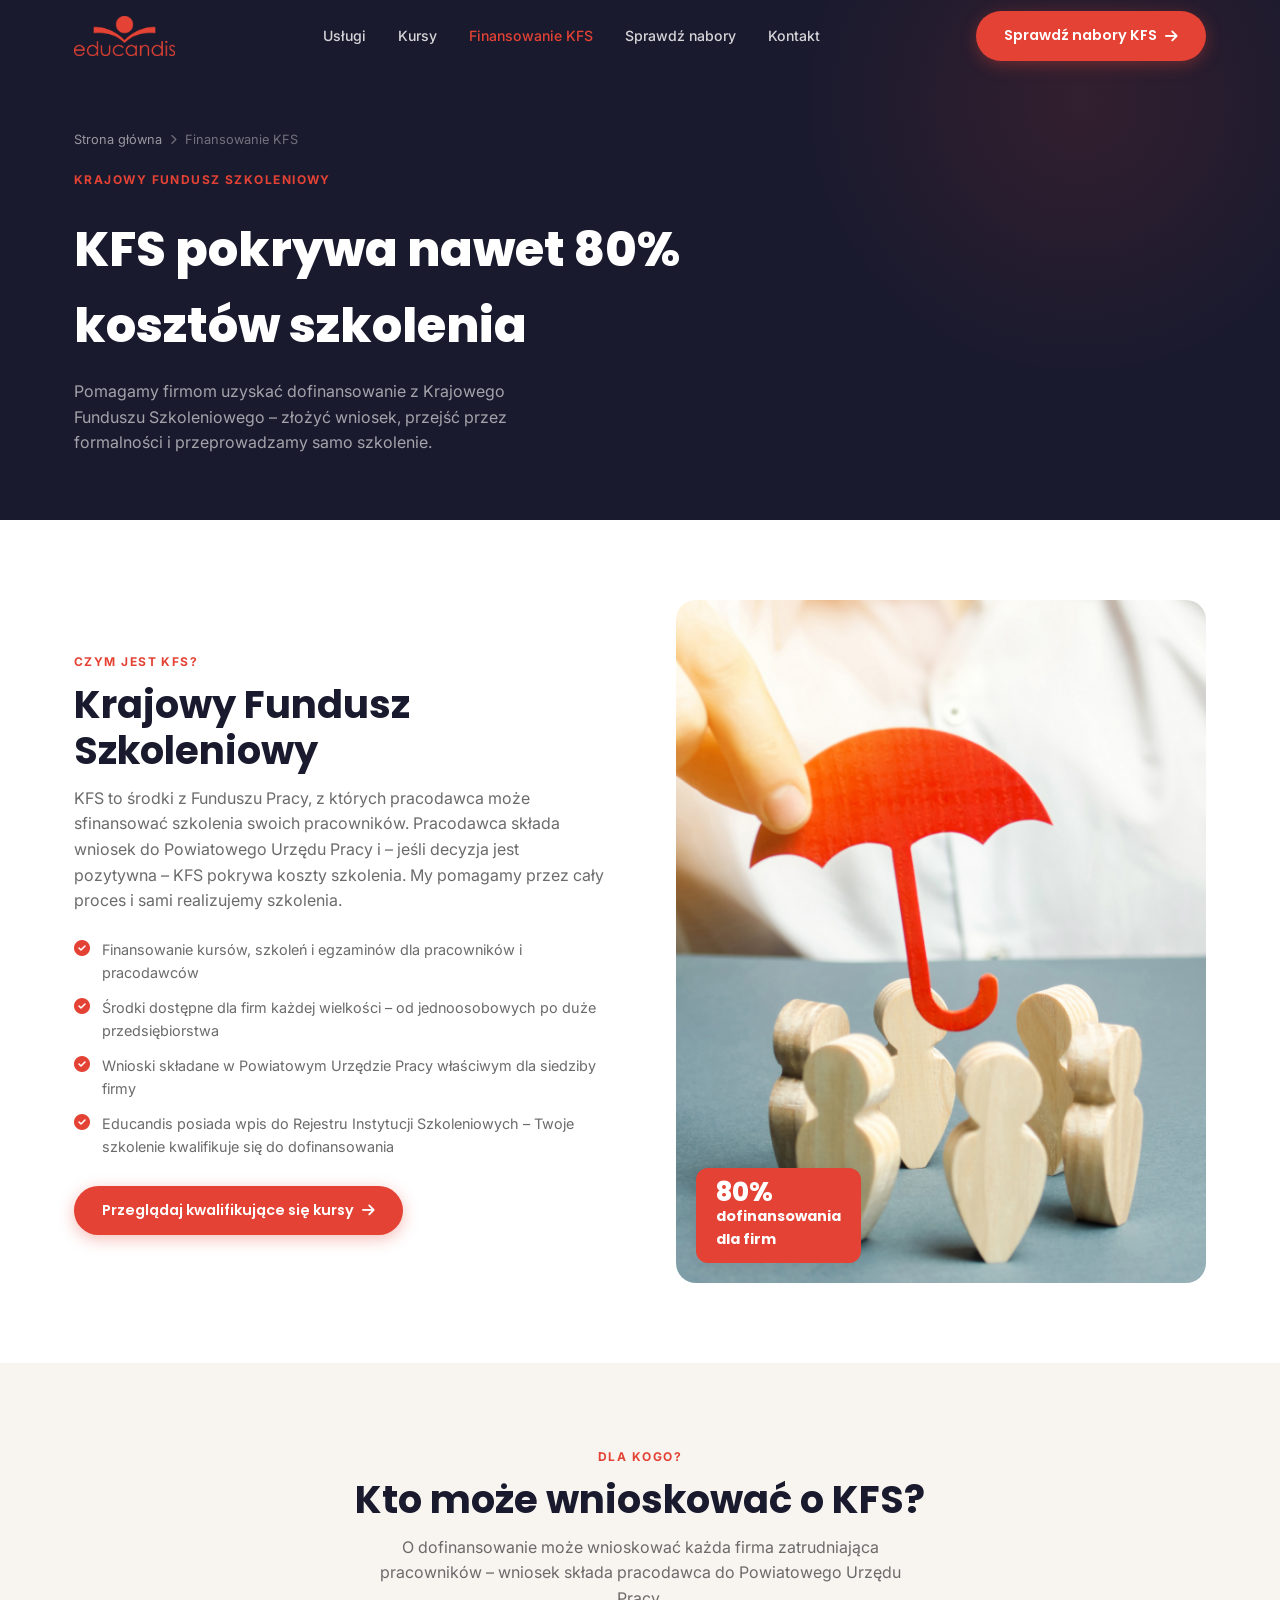
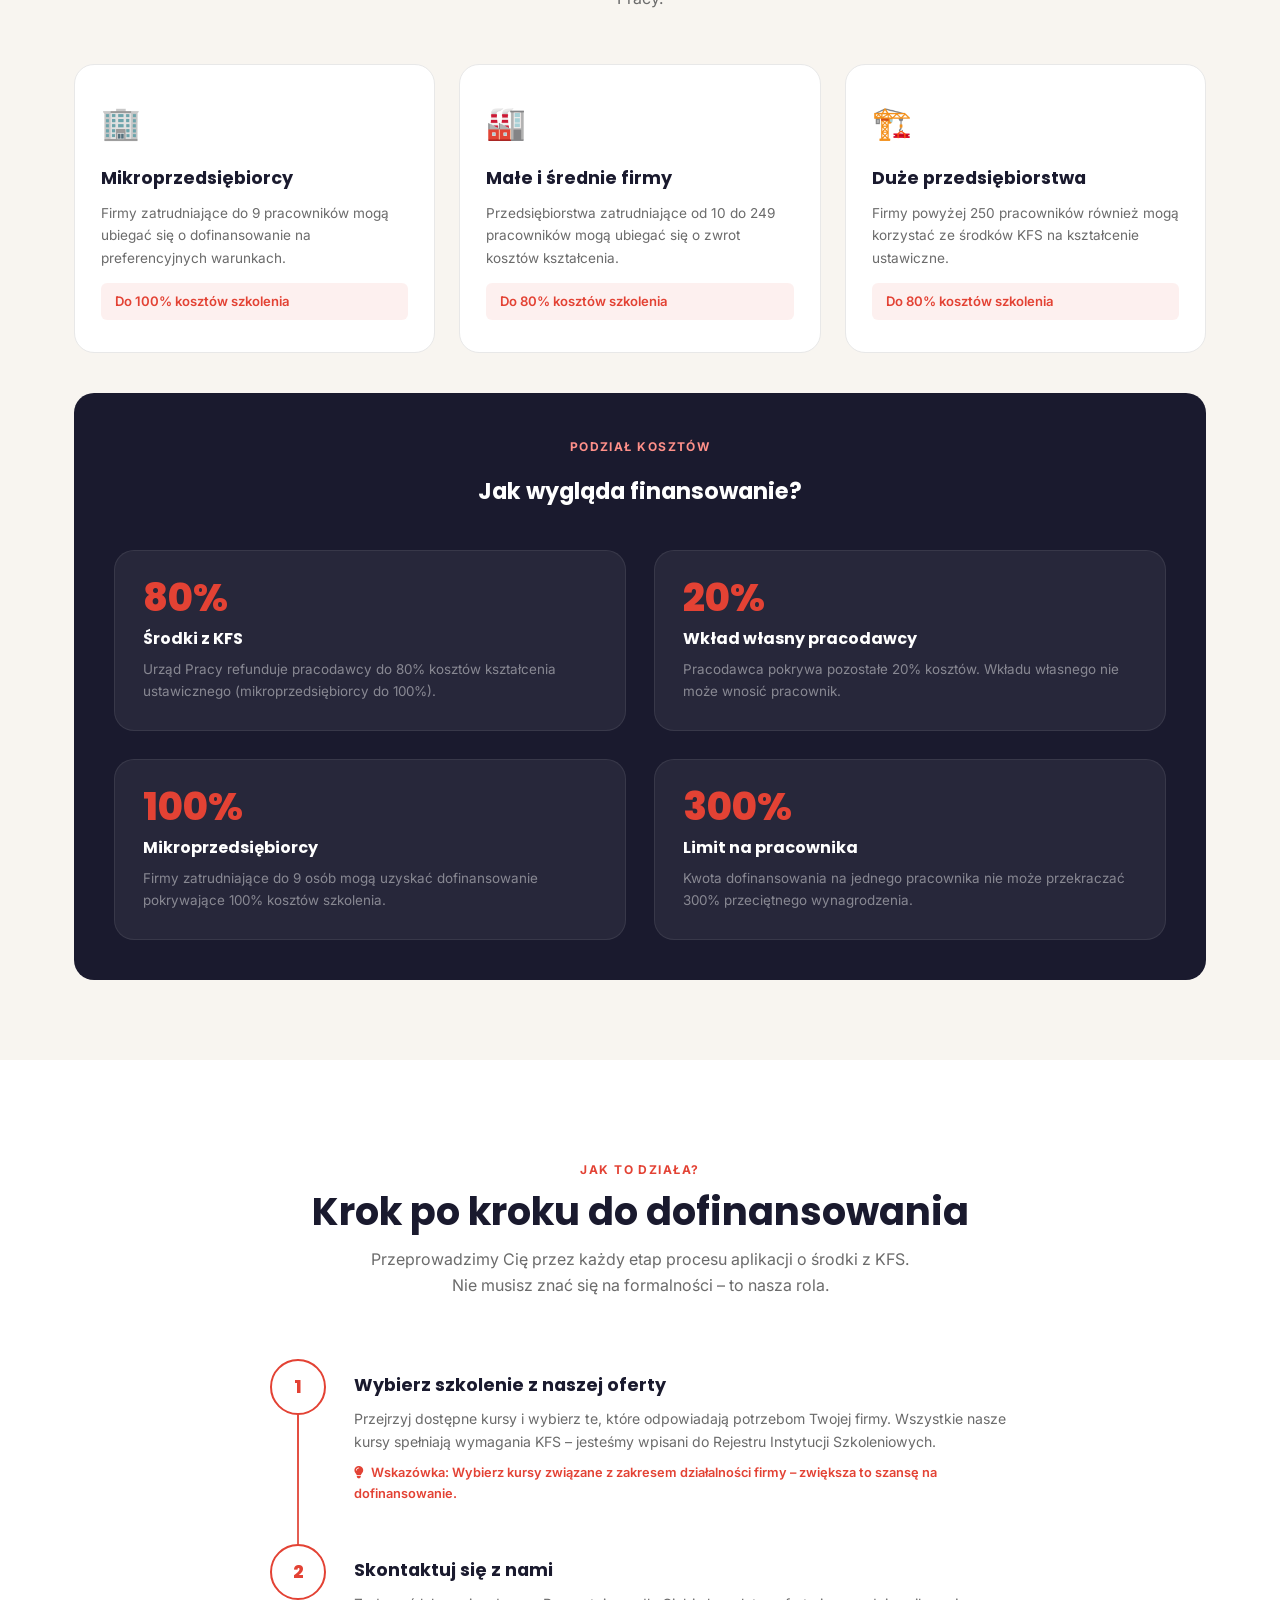
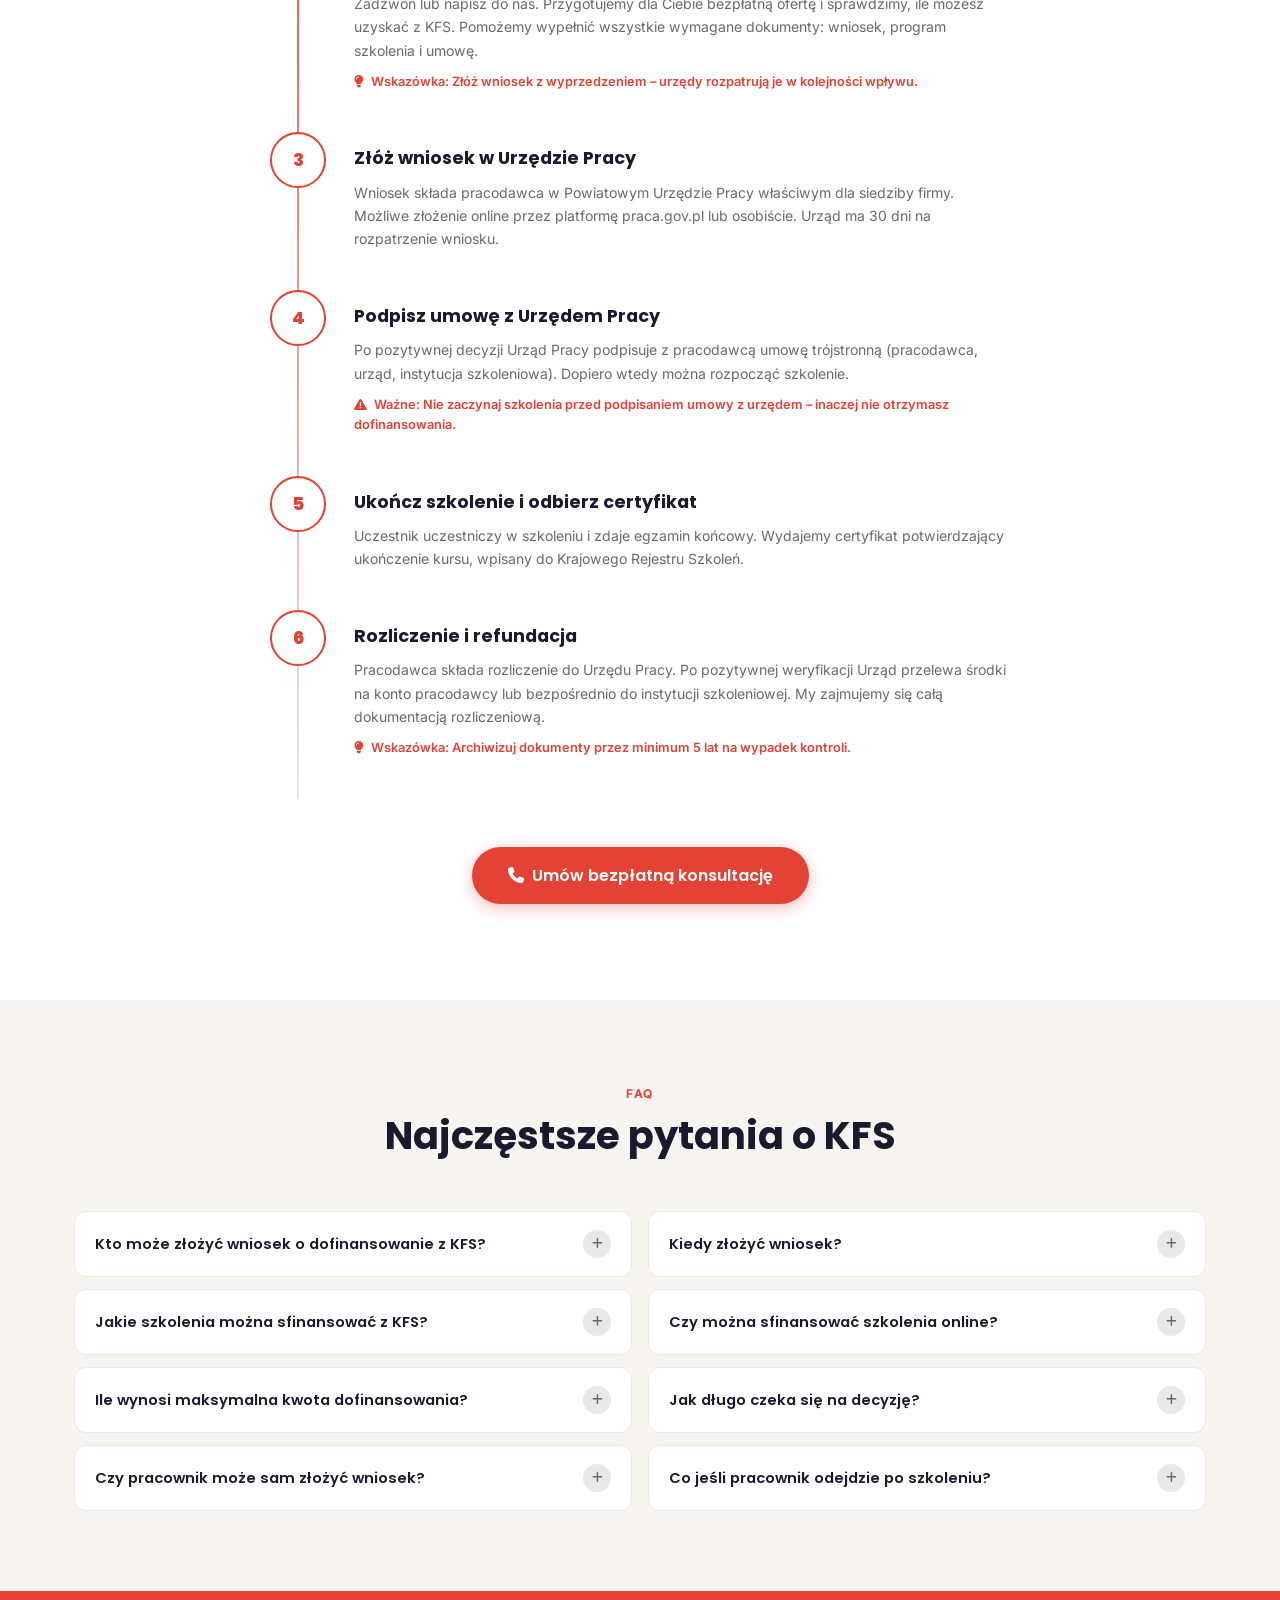
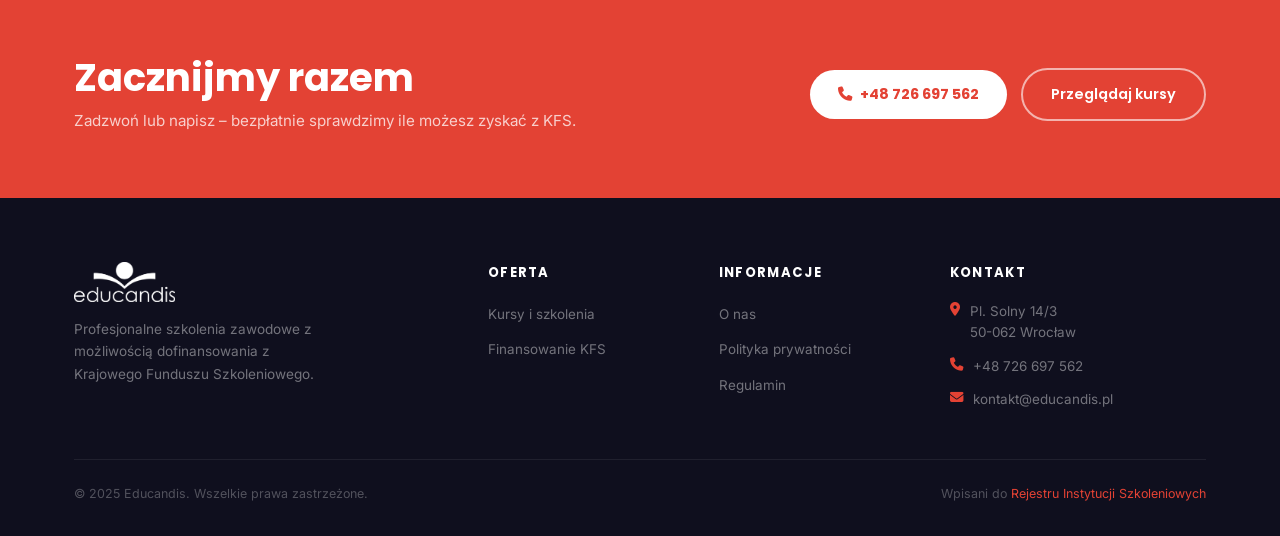
==== finansowanie.html @ 3b092067 "Initial deploy – Educandis website Co-Authored-By: Claude Sonnet 4.6 <noreply@anthropic.com>" ====
<!DOCTYPE html>
<html lang="pl">
<head>
  <meta charset="UTF-8" />
  <meta name="viewport" content="width=device-width, initial-scale=1.0" />
  <title>Finansowanie KFS – Educandis</title>
  <meta name="description" content="Dowiedz się jak uzyskać dofinansowanie szkoleń z Krajowego Funduszu Szkoleniowego. Educandis pomaga przejść przez cały proces – od wniosku po certyfikat." />

  <link rel="preconnect" href="https://fonts.googleapis.com" />
  <link rel="preconnect" href="https://fonts.gstatic.com" crossorigin />
  <link href="https://fonts.googleapis.com/css2?family=Poppins:wght@400;600;700;800&family=Inter:wght@400;500;600&display=swap" rel="stylesheet" />
  <link rel="stylesheet" href="https://cdnjs.cloudflare.com/ajax/libs/font-awesome/6.5.0/css/all.min.css" />

  <link rel="stylesheet" href="css/style.css" />
  <link rel="stylesheet" href="css/animations.css" />
  <link rel="stylesheet" href="css/responsive.css" />

  <style>
    /* ---- Page hero ---- */
    .page-hero {
      background: var(--color-dark);
      padding-block: 130px 64px;
      position: relative;
      overflow: hidden;
    }
    .page-hero::before {
      content: '';
      position: absolute;
      width: 600px; height: 600px;
      border-radius: 50%;
      background: radial-gradient(circle, rgba(227,66,52,.12) 0%, transparent 65%);
      top: -200px; right: -100px;
      pointer-events: none;
    }
    .page-hero-inner { position: relative; z-index: 1; }
    .page-hero-title {
      font-family: var(--font-heading);
      font-size: clamp(2rem, 4vw, 3rem);
      font-weight: 800;
      color: var(--color-white);
      margin-top: 12px;
      margin-bottom: 14px;
    }
    .page-hero-desc {
      font-size: 1rem;
      color: rgba(255,255,255,.6);
      max-width: 500px;
    }
    .breadcrumb {
      display: flex;
      align-items: center;
      gap: 8px;
      font-size: .8rem;
      color: rgba(255,255,255,.38);
      margin-bottom: 16px;
    }
    .breadcrumb a { color: rgba(255,255,255,.55); transition: color .2s; }
    .breadcrumb a:hover { color: var(--color-primary); }
    .breadcrumb i { font-size: .65rem; }

    /* ---- What is KFS ---- */
    .what-kfs {
      padding-block: 80px;
      background: var(--color-white);
    }
    .what-kfs-inner {
      display: grid;
      grid-template-columns: 1fr 1fr;
      gap: 72px;
      align-items: center;
    }
    .what-kfs-img {
      border-radius: var(--radius-lg);
      overflow: hidden;
      position: relative;
    }
    .what-kfs-img img { width: 100%; display: block; }
    .what-kfs-img-badge {
      position: absolute;
      bottom: 20px; left: 20px;
      background: var(--color-primary);
      color: #fff;
      padding: 12px 20px;
      border-radius: var(--radius-md);
      font-family: var(--font-heading);
      font-weight: 700;
      font-size: .9rem;
      box-shadow: var(--shadow-md);
    }
    .what-kfs-img-badge span {
      font-size: 1.6rem;
      font-weight: 800;
      display: block;
      line-height: 1;
    }

    /* ---- Who can ---- */
    .who-can {
      padding-block: 80px;
      background: var(--color-light-bg);
    }
    .who-can-header { text-align: center; margin-bottom: 52px; }
    .who-can-header .section-subtitle { margin-inline: auto; }

    .who-grid {
      display: grid;
      grid-template-columns: repeat(3, 1fr);
      gap: 24px;
    }
    .who-card {
      background: var(--color-white);
      border-radius: var(--radius-lg);
      padding: 32px 26px;
      border: 1.5px solid var(--color-gray-light);
      transition: transform .3s, box-shadow .3s;
    }
    .who-card:hover {
      transform: translateY(-4px);
      box-shadow: var(--shadow-md);
    }
    .who-card-icon {
      font-size: 2rem;
      margin-bottom: 16px;
    }
    .who-card-title {
      font-family: var(--font-heading);
      font-size: 1.1rem;
      font-weight: 700;
      color: var(--color-dark);
      margin-bottom: 10px;
    }
    .who-card-desc {
      font-size: .85rem;
      color: var(--color-text-muted);
      line-height: 1.65;
    }
    .who-card-highlight {
      margin-top: 14px;
      padding: 8px 14px;
      background: rgba(227,66,52,.08);
      border-radius: var(--radius-sm);
      font-size: .82rem;
      font-weight: 600;
      color: var(--color-primary);
    }

    /* ---- Process ---- */
    .process {
      padding-block: 96px;
      background: var(--color-white);
    }
    .process-header { text-align: center; margin-bottom: 60px; }
    .process-header .section-subtitle { margin-inline: auto; }

    .process-timeline {
      position: relative;
      max-width: 740px;
      margin-inline: auto;
    }
    .process-timeline::before {
      content: '';
      position: absolute;
      left: 27px; top: 0; bottom: 0;
      width: 2px;
      background: linear-gradient(to bottom, var(--color-primary), var(--color-gray-light));
    }

    .process-step {
      display: flex;
      gap: 28px;
      margin-bottom: 0;
      position: relative;
    }
    .process-step-icon {
      flex-shrink: 0;
      width: 56px; height: 56px;
      border-radius: 50%;
      background: var(--color-white);
      border: 2px solid var(--color-primary);
      display: flex;
      align-items: center;
      justify-content: center;
      font-family: var(--font-heading);
      font-size: 1.1rem;
      font-weight: 800;
      color: var(--color-primary);
      position: relative;
      z-index: 1;
      transition: background .3s, color .3s;
    }
    .process-step:hover .process-step-icon {
      background: var(--color-primary);
      color: #fff;
    }
    .process-step-body {
      padding-bottom: 40px;
      padding-top: 12px;
    }
    .process-step-title {
      font-family: var(--font-heading);
      font-size: 1.1rem;
      font-weight: 700;
      color: var(--color-dark);
      margin-bottom: 8px;
    }
    .process-step-desc {
      font-size: .88rem;
      color: var(--color-text-muted);
      line-height: 1.65;
    }
    .process-step-tip {
      margin-top: 10px;
      font-size: .8rem;
      color: var(--color-primary);
      font-weight: 600;
    }
    .process-step-tip i { margin-right: 4px; }

    /* ---- FAQ ---- */
    .faq-section {
      padding-block: 80px;
      background: var(--color-light-bg);
    }
    .faq-header { text-align: center; margin-bottom: 52px; }

    .faq-cols {
      display: grid;
      grid-template-columns: 1fr 1fr;
      gap: 16px;
    }

    .faq-list {
      display: flex;
      flex-direction: column;
      gap: 12px;
    }
    .faq-item {
      background: var(--color-white);
      border-radius: var(--radius-md);
      border: 1.5px solid var(--color-gray-light);
      overflow: hidden;
      transition: border-color .25s;
    }
    .faq-item.open { border-color: var(--color-primary); }
    .faq-question {
      display: flex;
      align-items: center;
      justify-content: space-between;
      gap: 12px;
      padding: 18px 20px;
      cursor: pointer;
      font-family: var(--font-heading);
      font-size: .92rem;
      font-weight: 600;
      color: var(--color-dark);
      user-select: none;
    }
    .faq-question-icon {
      width: 28px; height: 28px;
      border-radius: 50%;
      background: var(--color-gray-light);
      display: flex;
      align-items: center;
      justify-content: center;
      flex-shrink: 0;
      font-size: .75rem;
      color: var(--color-text-muted);
      transition: background .25s, color .25s, transform .3s;
    }
    .faq-item.open .faq-question-icon {
      background: var(--color-primary);
      color: #fff;
      transform: rotate(45deg);
    }
    .faq-answer {
      max-height: 0;
      overflow: hidden;
      transition: max-height .35s ease;
    }
    .faq-answer-inner {
      padding: 0 20px 18px;
      font-size: .86rem;
      color: var(--color-text-muted);
      line-height: 1.7;
    }

    /* ---- Financing grid ---- */
    .financing-grid {
      display: grid;
      grid-template-columns: 1fr 1fr;
      gap: 28px;
      margin-top: 40px;
    }
    .financing-card {
      background: rgba(255,255,255,.06);
      border-radius: var(--radius-lg);
      padding: 28px;
      border: 1px solid rgba(255,255,255,.08);
    }
    .financing-card-title {
      font-family: var(--font-heading);
      font-size: 1rem;
      font-weight: 700;
      color: #fff;
      margin-bottom: 8px;
    }
    .financing-card-pct {
      font-family: var(--font-heading);
      font-size: 2.4rem;
      font-weight: 800;
      color: var(--color-primary);
      line-height: 1;
      margin-bottom: 8px;
    }
    .financing-card p {
      font-size: .84rem;
      color: rgba(255,255,255,.45);
      line-height: 1.6;
    }

    @media (max-width: 1024px) {
      .what-kfs-inner { grid-template-columns: 1fr; gap: 40px; }
      .who-grid { grid-template-columns: repeat(2, 1fr); }
    }
    @media (max-width: 768px) {
      .who-grid { grid-template-columns: 1fr; }
      .faq-cols { grid-template-columns: 1fr; }
      .financing-grid { grid-template-columns: 1fr; }
    }
  </style>
</head>
<body>

<!-- PAGE LOADER -->
<div id="page-loader">
  <div class="loader-logo">Edu<span>candis</span></div>
  <div class="loader-bar"><div class="loader-bar-fill"></div></div>
</div>

<!-- MOBILE NAV -->
<nav class="mobile-nav">
  <a href="index.html">Strona główna</a>
  <a href="kursy.html">Kursy</a>
  <a href="finansowanie.html">Finansowanie KFS</a>
  <a href="powiat.html">Sprawdź nabory</a>
  <a href="kontakt.html">Kontakt</a>
  <a href="powiat.html" class="btn btn-primary">Sprawdź nabory KFS</a>
</nav>

<!-- NAVBAR -->
<header class="navbar" role="banner">
  <div class="container">
    <a href="index.html" class="nav-logo">
      <img src="Logo/EDUCANDIS_samo.png" alt="Logo Educandis" />
    </a>
    <nav class="nav-links">
      <a href="index.html#uslugi">Usługi</a>
      <a href="kursy.html">Kursy</a>
      <a href="finansowanie.html" style="color: var(--color-primary)">Finansowanie KFS</a>
      <a href="powiat.html">Sprawdź nabory</a>
      <a href="kontakt.html">Kontakt</a>
    </nav>
    <a href="powiat.html" class="btn btn-primary nav-cta">
      Sprawdź nabory KFS <i class="fa-solid fa-arrow-right"></i>
    </a>
    <button class="hamburger" aria-label="Otwórz menu">
      <span></span><span></span><span></span>
    </button>
  </div>
</header>

<!-- PAGE HERO -->
<section class="page-hero">
  <div class="container page-hero-inner">
    <div class="breadcrumb">
      <a href="index.html">Strona główna</a>
      <i class="fa-solid fa-chevron-right"></i>
      <span>Finansowanie KFS</span>
    </div>
    <span class="section-label">Krajowy Fundusz Szkoleniowy</span>
    <h1 class="page-hero-title">KFS pokrywa nawet 80%<br />kosztów szkolenia</h1>
    <p class="page-hero-desc">
      Pomagamy firmom uzyskać dofinansowanie z Krajowego Funduszu Szkoleniowego –
      złożyć wniosek, przejść przez formalności i przeprowadzamy samo szkolenie.
    </p>
  </div>
</section>

<!-- WHAT IS KFS -->
<section class="what-kfs">
  <div class="container">
    <div class="what-kfs-inner">

      <div class="reveal-left">
        <span class="section-label">Czym jest KFS?</span>
        <h2 class="section-title">Krajowy Fundusz Szkoleniowy</h2>
        <p class="section-subtitle">
          KFS to środki z Funduszu Pracy, z których pracodawca może sfinansować
          szkolenia swoich pracowników. Pracodawca składa wniosek do Powiatowego
          Urzędu Pracy i – jeśli decyzja jest pozytywna – KFS pokrywa koszty szkolenia.
          My pomagamy przez cały proces i sami realizujemy szkolenia.
        </p>
        <ul style="margin-top:24px;display:flex;flex-direction:column;gap:12px;">
          <li style="display:flex;gap:12px;align-items:flex-start;">
            <i class="fa-solid fa-circle-check" style="color:var(--color-primary);margin-top:2px;flex-shrink:0"></i>
            <span style="font-size:.9rem;color:var(--color-text-muted)">
              Finansowanie kursów, szkoleń i egzaminów dla pracowników i pracodawców
            </span>
          </li>
          <li style="display:flex;gap:12px;align-items:flex-start;">
            <i class="fa-solid fa-circle-check" style="color:var(--color-primary);margin-top:2px;flex-shrink:0"></i>
            <span style="font-size:.9rem;color:var(--color-text-muted)">
              Środki dostępne dla firm każdej wielkości – od jednoosobowych po duże przedsiębiorstwa
            </span>
          </li>
          <li style="display:flex;gap:12px;align-items:flex-start;">
            <i class="fa-solid fa-circle-check" style="color:var(--color-primary);margin-top:2px;flex-shrink:0"></i>
            <span style="font-size:.9rem;color:var(--color-text-muted)">
              Wnioski składane w Powiatowym Urzędzie Pracy właściwym dla siedziby firmy
            </span>
          </li>
          <li style="display:flex;gap:12px;align-items:flex-start;">
            <i class="fa-solid fa-circle-check" style="color:var(--color-primary);margin-top:2px;flex-shrink:0"></i>
            <span style="font-size:.9rem;color:var(--color-text-muted)">
              Educandis posiada wpis do Rejestru Instytucji Szkoleniowych – Twoje szkolenie
              kwalifikuje się do dofinansowania
            </span>
          </li>
        </ul>
        <a href="kursy.html" class="btn btn-primary" style="margin-top:28px">
          Przeglądaj kwalifikujące się kursy <i class="fa-solid fa-arrow-right"></i>
        </a>
      </div>

      <div class="what-kfs-img reveal-right">
        <img src="Zdjecia/AdobeStock_282835056.jpeg" alt="Szkolenie zawodowe" loading="lazy" />
        <div class="what-kfs-img-badge">
          <span>80%</span>dofinansowania<br />dla firm
        </div>
      </div>

    </div>
  </div>
</section>

<!-- WHO CAN -->
<section class="who-can">
  <div class="container">
    <div class="who-can-header">
      <span class="section-label reveal">Dla kogo?</span>
      <h2 class="section-title reveal delay-1">Kto może wnioskować o KFS?</h2>
      <p class="section-subtitle reveal delay-2">
        O dofinansowanie może wnioskować każda firma zatrudniająca pracowników –
        wniosek składa pracodawca do Powiatowego Urzędu Pracy.
      </p>
    </div>

    <div class="who-grid">
      <div class="who-card reveal">
        <div class="who-card-icon">🏢</div>
        <div class="who-card-title">Mikroprzedsiębiorcy</div>
        <div class="who-card-desc">
          Firmy zatrudniające do 9 pracowników mogą ubiegać się
          o dofinansowanie na preferencyjnych warunkach.
        </div>
        <div class="who-card-highlight">Do 100% kosztów szkolenia</div>
      </div>
      <div class="who-card reveal delay-1">
        <div class="who-card-icon">🏭</div>
        <div class="who-card-title">Małe i średnie firmy</div>
        <div class="who-card-desc">
          Przedsiębiorstwa zatrudniające od 10 do 249 pracowników mogą
          ubiegać się o zwrot kosztów kształcenia.
        </div>
        <div class="who-card-highlight">Do 80% kosztów szkolenia</div>
      </div>
      <div class="who-card reveal delay-2">
        <div class="who-card-icon">🏗️</div>
        <div class="who-card-title">Duże przedsiębiorstwa</div>
        <div class="who-card-desc">
          Firmy powyżej 250 pracowników również mogą korzystać
          ze środków KFS na kształcenie ustawiczne.
        </div>
        <div class="who-card-highlight">Do 80% kosztów szkolenia</div>
      </div>
    </div>

    <!-- Financing breakdown -->
    <div style="background:var(--color-dark);border-radius:var(--radius-lg);padding:40px;margin-top:40px;" class="reveal">
      <div style="text-align:center;margin-bottom:28px;">
        <span class="section-label" style="color:#ff9089">Podział kosztów</span>
        <h3 style="font-family:var(--font-heading);font-size:1.4rem;font-weight:700;color:#fff;margin-top:8px">
          Jak wygląda finansowanie?
        </h3>
      </div>
      <div class="financing-grid">
        <div class="financing-card">
          <div class="financing-card-pct">80%</div>
          <div class="financing-card-title">Środki z KFS</div>
          <p>Urząd Pracy refunduje pracodawcy do 80% kosztów kształcenia ustawicznego (mikroprzedsiębiorcy do 100%).</p>
        </div>
        <div class="financing-card">
          <div class="financing-card-pct">20%</div>
          <div class="financing-card-title">Wkład własny pracodawcy</div>
          <p>Pracodawca pokrywa pozostałe 20% kosztów. Wkładu własnego nie może wnosić pracownik.</p>
        </div>
        <div class="financing-card">
          <div class="financing-card-pct">100%</div>
          <div class="financing-card-title">Mikroprzedsiębiorcy</div>
          <p>Firmy zatrudniające do 9 osób mogą uzyskać dofinansowanie pokrywające 100% kosztów szkolenia.</p>
        </div>
        <div class="financing-card">
          <div class="financing-card-pct">300%</div>
          <div class="financing-card-title">Limit na pracownika</div>
          <p>Kwota dofinansowania na jednego pracownika nie może przekraczać 300% przeciętnego wynagrodzenia.</p>
        </div>
      </div>
    </div>

  </div>
</section>

<!-- PROCESS -->
<section class="process">
  <div class="container">
    <div class="process-header">
      <span class="section-label reveal">Jak to działa?</span>
      <h2 class="section-title reveal delay-1">Krok po kroku do dofinansowania</h2>
      <p class="section-subtitle reveal delay-2">
        Przeprowadzimy Cię przez każdy etap procesu aplikacji o środki z KFS.
        Nie musisz znać się na formalności – to nasza rola.
      </p>
    </div>

    <div class="process-timeline">
      <div class="process-step reveal">
        <div class="process-step-icon">1</div>
        <div class="process-step-body">
          <div class="process-step-title">Wybierz szkolenie z naszej oferty</div>
          <div class="process-step-desc">
            Przejrzyj dostępne kursy i wybierz te, które odpowiadają potrzebom Twojej firmy.
            Wszystkie nasze kursy spełniają wymagania KFS – jesteśmy wpisani do Rejestru
            Instytucji Szkoleniowych.
          </div>
          <div class="process-step-tip">
            <i class="fa-solid fa-lightbulb"></i>
            Wskazówka: Wybierz kursy związane z zakresem działalności firmy – zwiększa to szansę na dofinansowanie.
          </div>
        </div>
      </div>
      <div class="process-step reveal delay-1">
        <div class="process-step-icon">2</div>
        <div class="process-step-body">
          <div class="process-step-title">Skontaktuj się z nami</div>
          <div class="process-step-desc">
            Zadzwoń lub napisz do nas. Przygotujemy dla Ciebie bezpłatną ofertę
            i sprawdzimy, ile możesz uzyskać z KFS. Pomożemy wypełnić wszystkie wymagane
            dokumenty: wniosek, program szkolenia i umowę.
          </div>
          <div class="process-step-tip">
            <i class="fa-solid fa-lightbulb"></i>
            Wskazówka: Złóż wniosek z wyprzedzeniem – urzędy rozpatrują je w kolejności wpływu.
          </div>
        </div>
      </div>
      <div class="process-step reveal delay-2">
        <div class="process-step-icon">3</div>
        <div class="process-step-body">
          <div class="process-step-title">Złóż wniosek w Urzędzie Pracy</div>
          <div class="process-step-desc">
            Wniosek składa pracodawca w Powiatowym Urzędzie Pracy właściwym dla siedziby firmy.
            Możliwe złożenie online przez platformę praca.gov.pl lub osobiście.
            Urząd ma 30 dni na rozpatrzenie wniosku.
          </div>
        </div>
      </div>
      <div class="process-step reveal delay-1">
        <div class="process-step-icon">4</div>
        <div class="process-step-body">
          <div class="process-step-title">Podpisz umowę z Urzędem Pracy</div>
          <div class="process-step-desc">
            Po pozytywnej decyzji Urząd Pracy podpisuje z pracodawcą umowę trójstronną
            (pracodawca, urząd, instytucja szkoleniowa). Dopiero wtedy można rozpocząć szkolenie.
          </div>
          <div class="process-step-tip">
            <i class="fa-solid fa-triangle-exclamation"></i>
            Ważne: Nie zaczynaj szkolenia przed podpisaniem umowy z urzędem – inaczej nie otrzymasz dofinansowania.
          </div>
        </div>
      </div>
      <div class="process-step reveal delay-2">
        <div class="process-step-icon">5</div>
        <div class="process-step-body">
          <div class="process-step-title">Ukończ szkolenie i odbierz certyfikat</div>
          <div class="process-step-desc">
            Uczestnik uczestniczy w szkoleniu i zdaje egzamin końcowy. Wydajemy certyfikat
            potwierdzający ukończenie kursu, wpisany do Krajowego Rejestru Szkoleń.
          </div>
        </div>
      </div>
      <div class="process-step reveal delay-1">
        <div class="process-step-icon">6</div>
        <div class="process-step-body">
          <div class="process-step-title">Rozliczenie i refundacja</div>
          <div class="process-step-desc">
            Pracodawca składa rozliczenie do Urzędu Pracy. Po pozytywnej weryfikacji
            Urząd przelewa środki na konto pracodawcy lub bezpośrednio do instytucji szkoleniowej.
            My zajmujemy się całą dokumentacją rozliczeniową.
          </div>
          <div class="process-step-tip">
            <i class="fa-solid fa-lightbulb"></i>
            Wskazówka: Archiwizuj dokumenty przez minimum 5 lat na wypadek kontroli.
          </div>
        </div>
      </div>
    </div>

    <div style="text-align:center;margin-top:48px;" class="reveal">
      <a href="kontakt.html" class="btn btn-primary btn-lg" style="padding:16px 36px;font-size:1rem">
        <i class="fa-solid fa-phone"></i> Umów bezpłatną konsultację
      </a>
    </div>
  </div>
</section>

<!-- FAQ -->
<section class="faq-section" id="faq">
  <div class="container">
    <div class="faq-header">
      <span class="section-label reveal">FAQ</span>
      <h2 class="section-title reveal delay-1">Najczęstsze pytania o KFS</h2>
    </div>

    <div class="faq-cols">
      <div class="faq-list">
        <div class="faq-item">
          <div class="faq-question">
            Kto może złożyć wniosek o dofinansowanie z KFS?
            <span class="faq-question-icon"><i class="fa-solid fa-plus"></i></span>
          </div>
          <div class="faq-answer">
            <div class="faq-answer-inner">
              Wniosek może złożyć każdy pracodawca w rozumieniu Kodeksu pracy, czyli podmiot
              zatrudniający co najmniej jednego pracownika. Wniosek składa pracodawca,
              nie pracownik.
            </div>
          </div>
        </div>
        <div class="faq-item">
          <div class="faq-question">
            Jakie szkolenia można sfinansować z KFS?
            <span class="faq-question-icon"><i class="fa-solid fa-plus"></i></span>
          </div>
          <div class="faq-answer">
            <div class="faq-answer-inner">
              Dofinansowanie obejmuje: kursy i studia podyplomowe realizowane z inicjatywy pracodawcy
              lub za jego zgodą, egzaminy umożliwiające uzyskanie certyfikatów, a także badania lekarskie
              i psychologiczne wymagane do udziału w szkoleniu.
            </div>
          </div>
        </div>
        <div class="faq-item">
          <div class="faq-question">
            Ile wynosi maksymalna kwota dofinansowania?
            <span class="faq-question-icon"><i class="fa-solid fa-plus"></i></span>
          </div>
          <div class="faq-answer">
            <div class="faq-answer-inner">
              Kwota dofinansowania na jedną osobę nie może przekroczyć 300% przeciętnego wynagrodzenia
              w danym roku. W 2025 roku to ok. 22 000 zł na jedną osobę. Mikroprzedsiębiorcy mogą
              uzyskać do 100%, pozostałe firmy do 80% kosztów.
            </div>
          </div>
        </div>
        <div class="faq-item">
          <div class="faq-question">
            Czy pracownik może sam złożyć wniosek?
            <span class="faq-question-icon"><i class="fa-solid fa-plus"></i></span>
          </div>
          <div class="faq-answer">
            <div class="faq-answer-inner">
              Nie. Wniosek zawsze składa pracodawca. Pracownik może jednak wystąpić z inicjatywą
              do pracodawcy, by ten złożył wniosek w jego imieniu. Wkładu własnego nie może
              wnosić pracownik – ponosi go wyłącznie pracodawca.
            </div>
          </div>
        </div>
      </div>
      <div class="faq-list">
        <div class="faq-item">
          <div class="faq-question">
            Kiedy złożyć wniosek?
            <span class="faq-question-icon"><i class="fa-solid fa-plus"></i></span>
          </div>
          <div class="faq-answer">
            <div class="faq-answer-inner">
              Wnioski można składać przez cały rok, jednak pule środków są ograniczone i wnioski
              rozpatrywane są w kolejności wpływu. Zalecamy składanie wniosków na początku roku –
              środki najczęściej kończą się przed końcem roku budżetowego.
            </div>
          </div>
        </div>
        <div class="faq-item">
          <div class="faq-question">
            Czy można sfinansować szkolenia online?
            <span class="faq-question-icon"><i class="fa-solid fa-plus"></i></span>
          </div>
          <div class="faq-answer">
            <div class="faq-answer-inner">
              Tak, szkolenia w formie e-learningowej są dopuszczalne pod warunkiem,
              że instytucja szkoleniowa jest wpisana do Rejestru Instytucji Szkoleniowych.
              Educandis posiada taki wpis, więc nasze kursy online kwalifikują się do dofinansowania.
            </div>
          </div>
        </div>
        <div class="faq-item">
          <div class="faq-question">
            Jak długo czeka się na decyzję?
            <span class="faq-question-icon"><i class="fa-solid fa-plus"></i></span>
          </div>
          <div class="faq-answer">
            <div class="faq-answer-inner">
              Powiatowy Urząd Pracy ma 30 dni na rozpatrzenie wniosku. W praktyce czas oczekiwania
              może być krótszy lub dłuższy w zależności od urzędu i puli dostępnych środków.
              Zalecamy wcześniejsze planowanie szkoleń.
            </div>
          </div>
        </div>
        <div class="faq-item">
          <div class="faq-question">
            Co jeśli pracownik odejdzie po szkoleniu?
            <span class="faq-question-icon"><i class="fa-solid fa-plus"></i></span>
          </div>
          <div class="faq-answer">
            <div class="faq-answer-inner">
              Pracodawca może w umowie z pracownikiem zabezpieczyć się klauzulą lojalnościową,
              zobowiązującą pracownika do zwrotu kosztów szkolenia proporcjonalnie do czasu,
              który pozostał do upłynięcia uzgodnionego okresu zatrudnienia.
            </div>
          </div>
        </div>
      </div>
    </div>

  </div>
</section>

<!-- CTA STRIP -->
<section class="contact-strip">
  <div class="container">
    <div class="contact-strip-inner">
      <div class="contact-strip-text">
        <h2 class="section-title" style="color:#fff">Zacznijmy razem</h2>
        <p>Zadzwoń lub napisz – bezpłatnie sprawdzimy ile możesz zyskać z KFS.</p>
      </div>
      <div style="display:flex;gap:14px;flex-wrap:wrap;align-items:center;">
        <a href="tel:+48726697562" class="btn btn-white">
          <i class="fa-solid fa-phone"></i> +48 726 697 562
        </a>
        <a href="kursy.html" class="btn btn-outline">
          Przeglądaj kursy
        </a>
      </div>
    </div>
  </div>
</section>

<!-- FOOTER -->
<footer id="kontakt" role="contentinfo">
  <div class="container">
    <div class="footer-grid">
      <div class="footer-brand">
        <a href="index.html" class="nav-logo">
          <img src="Logo/EDUCANDIS_samo.png" alt="Educandis" style="filter:brightness(0) invert(1)" />
        </a>
        <p>Profesjonalne szkolenia zawodowe z możliwością dofinansowania z Krajowego Funduszu Szkoleniowego.</p>
      </div>
      <div>
        <div class="footer-col-title">Oferta</div>
        <ul class="footer-links">
          <li><a href="kursy.html">Kursy i szkolenia</a></li>
          <li><a href="finansowanie.html">Finansowanie KFS</a></li>
        </ul>
      </div>
      <div>
        <div class="footer-col-title">Informacje</div>
        <ul class="footer-links">
          <li><a href="index.html#o-nas">O nas</a></li>
          <li><a href="#">Polityka prywatności</a></li>
          <li><a href="#">Regulamin</a></li>
        </ul>
      </div>
      <div>
        <div class="footer-col-title">Kontakt</div>
        <ul class="footer-contact-list">
          <li class="footer-contact-item">
            <i class="fa-solid fa-location-dot footer-contact-icon"></i>
            <span>Pl. Solny 14/3<br />50-062 Wrocław</span>
          </li>
          <li class="footer-contact-item">
            <i class="fa-solid fa-phone footer-contact-icon"></i>
            <a href="tel:+48726697562">+48 726 697 562</a>
          </li>
          <li class="footer-contact-item">
            <i class="fa-solid fa-envelope footer-contact-icon"></i>
            <a href="mailto:kontakt@educandis.pl">kontakt@educandis.pl</a>
          </li>
        </ul>
      </div>
    </div>
    <div class="footer-bottom">
      <p>&copy; 2025 Educandis. Wszelkie prawa zastrzeżone.</p>
      <p>Wpisani do <a href="https://stor.praca.gov.pl/portal/" target="_blank" rel="noopener">Rejestru Instytucji Szkoleniowych</a></p>
    </div>
  </div>
</footer>

<script src="js/main.js"></script>
<script src="js/puzzle.js"></script>
</body>
</html>
---- css/style.css ----
/* ============================================
   EDUCANDIS – style.css
   ============================================ */

/* ---------- CSS Variables ---------- */
:root {
  --color-primary:    #e34234;
  --color-primary-dark: #c73325;
  --color-dark:       #1a1a2e;
  --color-dark-mid:   #2d2d4e;
  --color-light-bg:   #f8f5f0;
  --color-white:      #ffffff;
  --color-gray:       #b0b0b0;
  --color-gray-light: #e8e8e8;
  --color-text:       #2c2c2c;
  --color-text-muted: #6b6b6b;

  --font-heading: 'Poppins', sans-serif;
  --font-body:    'Inter', sans-serif;

  --radius-sm:  6px;
  --radius-md:  12px;
  --radius-lg:  20px;

  --shadow-sm:  0 2px 8px rgba(0,0,0,.08);
  --shadow-md:  0 6px 24px rgba(0,0,0,.12);
  --shadow-lg:  0 16px 48px rgba(0,0,0,.18);

  --nav-height: 72px;
  --container:  1180px;
}

/* ---------- Reset ---------- */
*, *::before, *::after { box-sizing: border-box; margin: 0; padding: 0; }
html { scroll-behavior: smooth; font-size: 16px; }
body {
  font-family: var(--font-body);
  color: var(--color-text);
  background: var(--color-white);
  line-height: 1.6;
  overflow-x: hidden;
}
img { max-width: 100%; display: block; }
a  { color: inherit; text-decoration: none; }
ul { list-style: none; }
button { cursor: pointer; border: none; background: none; font-family: inherit; }

/* Mobile nav hidden by default on desktop */
.mobile-nav { display: none; }

/* ---------- Utility ---------- */
.container {
  width: 100%;
  max-width: var(--container);
  margin-inline: auto;
  padding-inline: 24px;
}

.section-label {
  display: inline-block;
  font-size: .75rem;
  font-weight: 700;
  letter-spacing: .12em;
  text-transform: uppercase;
  color: var(--color-primary);
  margin-bottom: 10px;
}

.section-title {
  font-family: var(--font-heading);
  font-size: clamp(1.6rem, 3vw, 2.4rem);
  font-weight: 700;
  color: var(--color-dark);
  line-height: 1.2;
}

.section-subtitle {
  font-size: 1rem;
  color: var(--color-text-muted);
  max-width: 560px;
  margin-top: 12px;
}

.btn {
  display: inline-flex;
  align-items: center;
  gap: 8px;
  padding: 13px 28px;
  border-radius: 50px;
  font-family: var(--font-heading);
  font-size: .9rem;
  font-weight: 600;
  transition: transform .2s, box-shadow .2s, background .2s;
}
.btn:hover { transform: translateY(-2px); }

.btn-primary {
  background: var(--color-primary);
  color: var(--color-white);
  box-shadow: 0 4px 16px rgba(227,66,52,.35);
}
.btn-primary:hover {
  background: var(--color-primary-dark);
  box-shadow: 0 8px 24px rgba(227,66,52,.45);
}

.btn-outline {
  background: transparent;
  color: var(--color-white);
  border: 2px solid rgba(255,255,255,.6);
}
.btn-outline:hover {
  background: rgba(255,255,255,.12);
  border-color: var(--color-white);
}

.btn-dark {
  background: var(--color-dark);
  color: var(--color-white);
}
.btn-dark:hover { background: var(--color-dark-mid); }

/* ============================================
   NAVIGATION
   ============================================ */
.navbar {
  position: fixed;
  top: 0; left: 0; right: 0;
  z-index: 100;
  height: var(--nav-height);
  display: flex;
  align-items: center;
  transition: background .3s, box-shadow .3s;
}

.navbar.scrolled {
  background: rgba(26,26,46,.97);
  box-shadow: 0 2px 20px rgba(0,0,0,.2);
  backdrop-filter: blur(8px);
}

.navbar .container {
  display: flex;
  align-items: center;
  justify-content: space-between;
}

.nav-logo {
  display: flex;
  align-items: center;
  gap: 10px;
}
.nav-logo img { height: 40px; width: auto; }
.nav-logo-text {
  font-family: var(--font-heading);
  font-size: 1.25rem;
  font-weight: 700;
  color: var(--color-white);
  letter-spacing: .02em;
}

.nav-links {
  display: flex;
  align-items: center;
  gap: 32px;
}
.nav-links a {
  font-size: .88rem;
  font-weight: 500;
  color: rgba(255,255,255,.82);
  transition: color .2s;
  position: relative;
}
.nav-links a::after {
  content: '';
  position: absolute;
  bottom: -4px; left: 0; right: 0;
  height: 2px;
  background: var(--color-primary);
  transform: scaleX(0);
  transition: transform .25s;
}
.nav-links a:hover { color: var(--color-white); }
.nav-links a:hover::after { transform: scaleX(1); }

.nav-cta { margin-left: 8px; }

.hamburger {
  display: none;
  flex-direction: column;
  gap: 5px;
  padding: 6px;
}
.hamburger span {
  display: block;
  width: 24px;
  height: 2px;
  background: var(--color-white);
  border-radius: 2px;
  transition: transform .3s, opacity .3s;
}

/* ============================================
   HERO
   ============================================ */
.hero {
  position: relative;
  min-height: 100vh;
  display: flex;
  align-items: center;
  overflow: hidden;
}

.hero-bg {
  position: absolute;
  inset: 0;
  background-image: url('../Zdjecia/AdobeStock_247538873.jpeg');
  background-size: cover;
  background-position: center 30%;
  transform: scale(1.04);
  transition: transform 8s ease;
}
.hero-bg.loaded { transform: scale(1); }

.hero-overlay {
  position: absolute;
  inset: 0;
  background: linear-gradient(
    135deg,
    rgba(26,26,46,.88) 0%,
    rgba(26,26,46,.55) 60%,
    rgba(227,66,52,.18) 100%
  );
}

.hero .container { position: relative; z-index: 2; }

.hero-content {
  max-width: 620px;
  padding-block: 120px 80px;
}

.hero-tag {
  display: inline-flex;
  align-items: center;
  gap: 8px;
  padding: 6px 14px;
  background: rgba(227,66,52,.2);
  border: 1px solid rgba(227,66,52,.4);
  border-radius: 50px;
  font-size: .78rem;
  font-weight: 600;
  color: #ff9089;
  letter-spacing: .08em;
  text-transform: uppercase;
  margin-bottom: 24px;
}
.hero-tag-dot {
  width: 6px; height: 6px;
  border-radius: 50%;
  background: var(--color-primary);
  animation: pulse 2s infinite;
}

.hero-title {
  font-family: var(--font-heading);
  font-size: clamp(2.2rem, 5vw, 3.8rem);
  font-weight: 800;
  color: var(--color-white);
  line-height: 1.12;
  margin-bottom: 20px;
}
.hero-title em {
  font-style: normal;
  color: var(--color-primary);
}

.hero-desc {
  font-size: 1.05rem;
  color: rgba(255,255,255,.78);
  line-height: 1.7;
  margin-bottom: 36px;
}

.hero-actions {
  display: flex;
  flex-wrap: wrap;
  gap: 14px;
  align-items: center;
}

.hero-stats {
  display: flex;
  gap: 36px;
  margin-top: 52px;
  padding-top: 32px;
  border-top: 1px solid rgba(255,255,255,.15);
}
.stat-item {}
.stat-number {
  font-family: var(--font-heading);
  font-size: 1.9rem;
  font-weight: 800;
  color: var(--color-white);
  line-height: 1;
}
.stat-number span { color: var(--color-primary); }
.stat-label {
  font-size: .78rem;
  color: rgba(255,255,255,.55);
  margin-top: 4px;
  letter-spacing: .04em;
}

.hero-scroll-hint {
  position: absolute;
  bottom: 32px;
  left: 50%;
  transform: translateX(-50%);
  display: flex;
  flex-direction: column;
  align-items: center;
  gap: 8px;
  color: rgba(255,255,255,.45);
  font-size: .72rem;
  letter-spacing: .1em;
  text-transform: uppercase;
  z-index: 2;
}
.scroll-mouse {
  width: 22px; height: 34px;
  border: 2px solid rgba(255,255,255,.3);
  border-radius: 12px;
  position: relative;
}
.scroll-mouse::after {
  content: '';
  position: absolute;
  top: 5px; left: 50%;
  transform: translateX(-50%);
  width: 4px; height: 6px;
  background: rgba(255,255,255,.5);
  border-radius: 2px;
  animation: scrollDown 1.8s infinite;
}

/* ============================================
   SERVICES TILES
   ============================================ */
.services {
  padding-block: 80px;
  background: var(--color-white);
}

.services-header {
  text-align: center;
  margin-bottom: 52px;
}
.services-header .section-subtitle { margin-inline: auto; }

.services-grid {
  display: grid;
  grid-template-columns: repeat(3, 1fr);
  gap: 28px;
}

.service-card {
  position: relative;
  border-radius: var(--radius-lg);
  overflow: hidden;
  background: var(--color-white);
  border: 1.5px solid var(--color-gray-light);
  transition: transform .3s, box-shadow .3s, border-color .3s;
  padding: 36px 30px 32px;
  display: flex;
  flex-direction: column;
}
.service-card:not(.service-card--inactive):hover {
  transform: translateY(-6px);
  box-shadow: var(--shadow-lg);
  border-color: var(--color-primary);
}

.service-card--active {
  border-color: rgba(227,66,52,.2);
  background: linear-gradient(145deg, #fff 60%, rgba(227,66,52,.04) 100%);
}

.service-card--inactive {
  opacity: .62;
  filter: grayscale(.6);
  cursor: default;
}

.service-icon {
  width: 56px; height: 56px;
  border-radius: var(--radius-md);
  display: flex;
  align-items: center;
  justify-content: center;
  margin-bottom: 24px;
  font-size: 1.5rem;
}
.service-icon--red   { background: rgba(227,66,52,.1); color: var(--color-primary); }
.service-icon--gray  { background: rgba(176,176,176,.15); color: var(--color-gray); }

.service-card-title {
  font-family: var(--font-heading);
  font-size: 1.3rem;
  font-weight: 700;
  color: var(--color-dark);
  margin-bottom: 12px;
}

.service-card-desc {
  font-size: .9rem;
  color: var(--color-text-muted);
  line-height: 1.65;
  flex: 1;
}

.service-card-footer {
  margin-top: 28px;
  display: flex;
  align-items: center;
  justify-content: space-between;
}

.service-tag {
  font-size: .72rem;
  font-weight: 700;
  letter-spacing: .08em;
  text-transform: uppercase;
  padding: 4px 10px;
  border-radius: 50px;
}
.service-tag--active {
  background: rgba(227,66,52,.1);
  color: var(--color-primary);
}
.service-tag--soon {
  background: var(--color-gray-light);
  color: var(--color-gray);
}

.service-arrow {
  width: 34px; height: 34px;
  border-radius: 50%;
  background: var(--color-primary);
  color: var(--color-white);
  display: flex;
  align-items: center;
  justify-content: center;
  font-size: .9rem;
  transition: background .2s, transform .2s;
}
.service-card:not(.service-card--inactive):hover .service-arrow {
  transform: translateX(3px);
  background: var(--color-primary-dark);
}

/* ============================================
   KFS – FINANSOWANIE
   ============================================ */
.kfs {
  padding-block: 96px;
  background: var(--color-light-bg);
  position: relative;
  overflow: hidden;
}

.kfs::before {
  content: 'KFS';
  position: absolute;
  right: -20px; top: 50%;
  transform: translateY(-50%);
  font-family: var(--font-heading);
  font-size: 18rem;
  font-weight: 900;
  color: rgba(26,26,46,.03);
  line-height: 1;
  pointer-events: none;
  user-select: none;
}

.kfs-inner {
  display: grid;
  grid-template-columns: 1fr 1fr;
  gap: 72px;
  align-items: center;
}

.kfs-text .section-subtitle { max-width: 440px; }

.kfs-badges {
  display: flex;
  flex-wrap: wrap;
  gap: 10px;
  margin-top: 24px;
}
.kfs-badge {
  display: inline-flex;
  align-items: center;
  gap: 6px;
  padding: 7px 14px;
  background: var(--color-white);
  border-radius: 50px;
  font-size: .82rem;
  font-weight: 600;
  color: var(--color-dark);
  box-shadow: var(--shadow-sm);
}
.kfs-badge-icon { color: var(--color-primary); }

.kfs-steps {
  display: flex;
  flex-direction: column;
  gap: 0;
}
.kfs-step {
  display: flex;
  gap: 20px;
  position: relative;
}
.kfs-step:not(:last-child)::after {
  content: '';
  position: absolute;
  left: 19px;
  top: 44px;
  bottom: 0;
  width: 2px;
  background: linear-gradient(to bottom, var(--color-primary), var(--color-gray-light));
}

.kfs-step-num {
  flex-shrink: 0;
  width: 40px; height: 40px;
  border-radius: 50%;
  background: var(--color-primary);
  color: var(--color-white);
  display: flex;
  align-items: center;
  justify-content: center;
  font-family: var(--font-heading);
  font-weight: 700;
  font-size: .9rem;
  position: relative;
  z-index: 1;
}

.kfs-step-body { padding-bottom: 32px; }
.kfs-step-title {
  font-family: var(--font-heading);
  font-weight: 700;
  font-size: 1rem;
  color: var(--color-dark);
  margin-bottom: 4px;
}
.kfs-step-desc {
  font-size: .85rem;
  color: var(--color-text-muted);
  line-height: 1.55;
}

/* ============================================
   PUZZLE SECTION
   ============================================ */
.puzzle-section {
  padding-block: 80px;
  background: var(--color-white);
}

.puzzle-header {
  text-align: center;
  margin-bottom: 52px;
}

.puzzle-grid {
  display: grid;
  grid-template-columns: repeat(4, 1fr);
  grid-template-rows: repeat(2, 200px);
  gap: 6px;
  border-radius: var(--radius-lg);
  overflow: hidden;
}

.puzzle-piece {
  overflow: hidden;
  position: relative;
}
.puzzle-piece img {
  width: 100%; height: 100%;
  object-fit: cover;
  transition: transform .5s ease;
}
.puzzle-piece:hover img { transform: scale(1.06); }

.puzzle-piece--wide  { grid-column: span 2; }
.puzzle-piece--tall  { grid-row: span 2; }

.puzzle-piece-overlay {
  position: absolute;
  inset: 0;
  background: linear-gradient(to top, rgba(26,26,46,.7) 0%, transparent 60%);
  opacity: 0;
  transition: opacity .35s;
  display: flex;
  align-items: flex-end;
  padding: 16px;
}
.puzzle-piece:hover .puzzle-piece-overlay { opacity: 1; }
.puzzle-piece-label {
  font-family: var(--font-heading);
  font-size: .82rem;
  font-weight: 700;
  color: var(--color-white);
  letter-spacing: .05em;
  text-transform: uppercase;
}

/* ============================================
   WHY US
   ============================================ */
.why-us {
  padding-block: 96px;
  background: var(--color-dark);
  position: relative;
  overflow: hidden;
}

.why-us::before {
  content: '';
  position: absolute;
  width: 500px; height: 500px;
  border-radius: 50%;
  background: radial-gradient(circle, rgba(227,66,52,.15) 0%, transparent 70%);
  top: -150px; right: -100px;
  pointer-events: none;
}

.why-us-header {
  text-align: center;
  margin-bottom: 56px;
}
.why-us-header .section-title { color: var(--color-white); }
.why-us-header .section-subtitle { color: rgba(255,255,255,.55); margin-inline: auto; }

.why-grid {
  display: grid;
  grid-template-columns: repeat(3, 1fr);
  gap: 2px;
  border-radius: var(--radius-lg);
  overflow: hidden;
}

.why-item {
  background: rgba(255,255,255,.04);
  padding: 36px 28px;
  position: relative;
  transition: background .3s;
}
.why-item:hover { background: rgba(255,255,255,.08); }

.why-icon {
  font-size: 2rem;
  margin-bottom: 18px;
}
.why-item-title {
  font-family: var(--font-heading);
  font-size: 1.1rem;
  font-weight: 700;
  color: var(--color-white);
  margin-bottom: 10px;
}
.why-item-desc {
  font-size: .85rem;
  color: rgba(255,255,255,.5);
  line-height: 1.65;
}
.why-item-num {
  position: absolute;
  top: 20px; right: 24px;
  font-family: var(--font-heading);
  font-size: 2.8rem;
  font-weight: 900;
  color: rgba(255,255,255,.04);
  line-height: 1;
}

/* ============================================
   CONTACT STRIP
   ============================================ */
.contact-strip {
  padding-block: 64px;
  background: var(--color-primary);
}
.contact-strip-inner {
  display: flex;
  align-items: center;
  justify-content: space-between;
  gap: 24px;
}
.contact-strip-text .section-title { color: var(--color-white); }
.contact-strip-text p {
  color: rgba(255,255,255,.75);
  margin-top: 8px;
  font-size: .95rem;
}
.btn-white {
  background: var(--color-white);
  color: var(--color-primary);
  font-weight: 700;
}
.btn-white:hover { background: #f0eeee; }

/* ============================================
   FOOTER
   ============================================ */
footer {
  background: #0f0f1e;
  padding-top: 64px;
  padding-bottom: 32px;
}

.footer-grid {
  display: grid;
  grid-template-columns: 2fr 1fr 1fr 1.4fr;
  gap: 48px;
  margin-bottom: 48px;
}

.footer-brand .nav-logo { margin-bottom: 16px; }
.footer-brand p {
  font-size: .85rem;
  color: rgba(255,255,255,.42);
  line-height: 1.65;
  max-width: 260px;
  margin-bottom: 20px;
}
.footer-socials {
  display: flex;
  gap: 10px;
}
.footer-social-link {
  width: 36px; height: 36px;
  border-radius: 50%;
  background: rgba(255,255,255,.07);
  display: flex;
  align-items: center;
  justify-content: center;
  color: rgba(255,255,255,.5);
  font-size: .85rem;
  transition: background .2s, color .2s;
}
.footer-social-link:hover {
  background: var(--color-primary);
  color: var(--color-white);
}

.footer-col-title {
  font-family: var(--font-heading);
  font-size: .82rem;
  font-weight: 700;
  color: var(--color-white);
  letter-spacing: .1em;
  text-transform: uppercase;
  margin-bottom: 18px;
}

.footer-links {
  display: flex;
  flex-direction: column;
  gap: 10px;
}
.footer-links a {
  font-size: .84rem;
  color: rgba(255,255,255,.42);
  transition: color .2s;
}
.footer-links a:hover { color: var(--color-primary); }

.footer-contact-list {
  display: flex;
  flex-direction: column;
  gap: 12px;
}
.footer-contact-item {
  display: flex;
  align-items: flex-start;
  gap: 10px;
  font-size: .84rem;
  color: rgba(255,255,255,.42);
}
.footer-contact-icon {
  color: var(--color-primary);
  flex-shrink: 0;
  margin-top: 2px;
}

.footer-bottom {
  border-top: 1px solid rgba(255,255,255,.07);
  padding-top: 24px;
  display: flex;
  align-items: center;
  justify-content: space-between;
  gap: 16px;
}
.footer-bottom p {
  font-size: .78rem;
  color: rgba(255,255,255,.28);
}
.footer-bottom a { color: var(--color-primary); }

/* ============================================
   KEYFRAMES
   ============================================ */
@keyframes pulse {
  0%, 100% { opacity: 1; transform: scale(1); }
  50%       { opacity: .5; transform: scale(.75); }
}

@keyframes scrollDown {
  0%   { opacity: 1; transform: translateX(-50%) translateY(0); }
  100% { opacity: 0; transform: translateX(-50%) translateY(10px); }
}
---- css/animations.css ----
/* ============================================
   EDUCANDIS – animations.css
   ============================================ */

/* ---------- Scroll reveal base ---------- */
.reveal {
  opacity: 0;
  transform: translateY(30px);
  transition: opacity .65s ease, transform .65s ease;
}
.reveal.visible {
  opacity: 1;
  transform: translateY(0);
}

.reveal-left {
  opacity: 0;
  transform: translateX(-40px);
  transition: opacity .7s ease, transform .7s ease;
}
.reveal-left.visible {
  opacity: 1;
  transform: translateX(0);
}

.reveal-right {
  opacity: 0;
  transform: translateX(40px);
  transition: opacity .7s ease, transform .7s ease;
}
.reveal-right.visible {
  opacity: 1;
  transform: translateX(0);
}

.reveal-scale {
  opacity: 0;
  transform: scale(.92);
  transition: opacity .6s ease, transform .6s ease;
}
.reveal-scale.visible {
  opacity: 1;
  transform: scale(1);
}

/* stagger delays */
.delay-1 { transition-delay: .1s !important; }
.delay-2 { transition-delay: .2s !important; }
.delay-3 { transition-delay: .3s !important; }
.delay-4 { transition-delay: .4s !important; }
.delay-5 { transition-delay: .5s !important; }

/* ---------- Puzzle piece animation ---------- */
.puzzle-piece {
  opacity: 0;
  transform: scale(.85) rotate(var(--puzzle-rot, 0deg));
  transition:
    opacity .6s ease,
    transform .6s ease;
}
.puzzle-piece.assembled {
  opacity: 1;
  transform: scale(1) rotate(0deg);
}

/* Individual piece rotations – feels hand-placed */
.puzzle-piece:nth-child(1) { --puzzle-rot: -4deg; transition-delay: .05s; }
.puzzle-piece:nth-child(2) { --puzzle-rot:  3deg; transition-delay: .12s; }
.puzzle-piece:nth-child(3) { --puzzle-rot: -2deg; transition-delay: .20s; }
.puzzle-piece:nth-child(4) { --puzzle-rot:  5deg; transition-delay: .28s; }
.puzzle-piece:nth-child(5) { --puzzle-rot: -3deg; transition-delay: .14s; }
.puzzle-piece:nth-child(6) { --puzzle-rot:  2deg; transition-delay: .22s; }
.puzzle-piece:nth-child(7) { --puzzle-rot: -6deg; transition-delay: .08s; }

/* ---------- Number counter animation ---------- */
.stat-number { transition: color .4s; }

/* ---------- Nav link underline wipe ---------- */
@keyframes wipeIn {
  from { clip-path: inset(0 100% 0 0); }
  to   { clip-path: inset(0 0% 0 0); }
}

/* ---------- Hero parallax hint ---------- */
@keyframes floatUp {
  0%, 100% { transform: translateX(-50%) translateY(0); }
  50%       { transform: translateX(-50%) translateY(-6px); }
}
.hero-scroll-hint { animation: floatUp 3s ease-in-out infinite; }

/* ---------- Button shimmer on hover ---------- */
.btn-primary::before {
  content: '';
  position: absolute;
  top: 0; left: -60%;
  width: 40%; height: 100%;
  background: linear-gradient(90deg, transparent, rgba(255,255,255,.18), transparent);
  transform: skewX(-20deg);
  transition: left .55s ease;
}
.btn { position: relative; overflow: hidden; }
.btn-primary:hover::before { left: 120%; }

/* ---------- Card tilt on hover (JS-driven, CSS fallback) ---------- */
.service-card { transform-origin: center bottom; }

/* ---------- KFS step pulse ---------- */
@keyframes stepPulse {
  0%   { box-shadow: 0 0 0 0 rgba(227,66,52,.35); }
  70%  { box-shadow: 0 0 0 10px rgba(227,66,52,0); }
  100% { box-shadow: 0 0 0 0 rgba(227,66,52,0); }
}
.kfs-step-num.active { animation: stepPulse 1.8s infinite; }

/* ---------- Page loader ---------- */
#page-loader {
  position: fixed;
  inset: 0;
  background: var(--color-dark);
  z-index: 9999;
  display: flex;
  align-items: center;
  justify-content: center;
  flex-direction: column;
  gap: 16px;
  transition: opacity .5s ease, visibility .5s ease;
}
#page-loader.hidden {
  opacity: 0;
  visibility: hidden;
  pointer-events: none;
}
.loader-logo {
  font-family: 'Poppins', sans-serif;
  font-size: 1.5rem;
  font-weight: 800;
  color: #fff;
}
.loader-logo span { color: #e34234; }
.loader-bar {
  width: 160px; height: 3px;
  background: rgba(255,255,255,.12);
  border-radius: 2px;
  overflow: hidden;
}
.loader-bar-fill {
  height: 100%;
  width: 0;
  background: #e34234;
  border-radius: 2px;
  animation: loadFill 1s ease forwards;
}
@keyframes loadFill {
  to { width: 100%; }
}

/* ---------- Smooth section dividers ---------- */
.wave-divider {
  line-height: 0;
  overflow: hidden;
}
.wave-divider svg { display: block; }
---- css/responsive.css ----
/* ============================================
   EDUCANDIS – responsive.css
   ============================================ */

/* ---- Tablet ≤ 1024px ---- */
@media (max-width: 1024px) {

  .services-grid {
    grid-template-columns: repeat(2, 1fr);
  }
  .services-grid .service-card:last-child {
    grid-column: 1 / -1;
    max-width: 480px;
    margin-inline: auto;
  }

  .kfs-inner {
    grid-template-columns: 1fr;
    gap: 48px;
  }

  .why-grid {
    grid-template-columns: repeat(2, 1fr);
  }

  .footer-grid {
    grid-template-columns: 1fr 1fr;
    gap: 36px;
  }
  .footer-brand {
    grid-column: 1 / -1;
  }

  .puzzle-grid {
    grid-template-columns: repeat(3, 1fr);
    grid-template-rows: repeat(2, 180px);
  }
}

/* ---- Mobile ≤ 768px ---- */
@media (max-width: 768px) {

  /* Nav */
  .nav-links,
  .nav-cta {
    display: none;
  }
  .hamburger {
    display: flex;
  }
  .hamburger.open span:nth-child(1) {
    transform: translateY(7px) rotate(45deg);
  }
  .hamburger.open span:nth-child(2) {
    opacity: 0;
  }
  .hamburger.open span:nth-child(3) {
    transform: translateY(-7px) rotate(-45deg);
  }

  /* Mobile nav overlay */
  .mobile-nav {
    display: flex;
    flex-direction: column;
    align-items: center;
    justify-content: center;
    gap: 28px;
    position: fixed;
    inset: 0;
    background: rgba(26,26,46,.98);
    backdrop-filter: blur(12px);
    z-index: 99;
    opacity: 0;
    visibility: hidden;
    transition: opacity .35s ease, visibility .35s ease;
  }
  .mobile-nav.open {
    opacity: 1;
    visibility: visible;
  }
  .mobile-nav a {
    font-family: 'Poppins', sans-serif;
    font-size: 1.5rem;
    font-weight: 700;
    color: rgba(255,255,255,.85);
    transition: color .2s;
  }
  .mobile-nav a:hover { color: #e34234; }
  .mobile-nav .btn { font-size: 1rem; }

  /* Hero */
  .hero-content { padding-block: 100px 60px; }
  .hero-stats {
    gap: 24px;
    flex-wrap: wrap;
  }
  .hero-actions { flex-direction: column; align-items: flex-start; }

  /* Services */
  .services-grid {
    grid-template-columns: 1fr;
  }
  .services-grid .service-card:last-child {
    max-width: 100%;
  }

  /* KFS */
  .kfs { padding-block: 64px; }
  .kfs::before { display: none; }

  /* Puzzle */
  .puzzle-grid {
    grid-template-columns: repeat(2, 1fr);
    grid-template-rows: repeat(3, 160px);
  }
  .puzzle-piece--wide  { grid-column: 1 / -1; }
  .puzzle-piece--tall  { grid-row: span 1; }

  /* Why us */
  .why-grid {
    grid-template-columns: 1fr;
  }

  /* Contact strip */
  .contact-strip-inner {
    flex-direction: column;
    text-align: center;
  }

  /* Footer */
  .footer-grid {
    grid-template-columns: 1fr;
  }
  .footer-bottom {
    flex-direction: column;
    text-align: center;
    gap: 8px;
  }

  /* Page subheader */
  .page-hero { padding-block: 100px 48px; }
  .page-hero-title { font-size: clamp(1.8rem, 5vw, 2.6rem); }

  /* Courses grid */
  .courses-grid { grid-template-columns: 1fr; }

  /* Filter bar */
  .filter-bar {
    flex-wrap: wrap;
    gap: 8px;
  }

  /* Finansowanie */
  .financing-grid { grid-template-columns: 1fr; }
  .faq-cols { grid-template-columns: 1fr; }
}

/* ---- Small mobile ≤ 480px ---- */
@media (max-width: 480px) {
  .container { padding-inline: 16px; }
  .hero-title { font-size: 1.9rem; }
  .section-title { font-size: 1.5rem; }
  .kfs-inner { gap: 36px; }
}
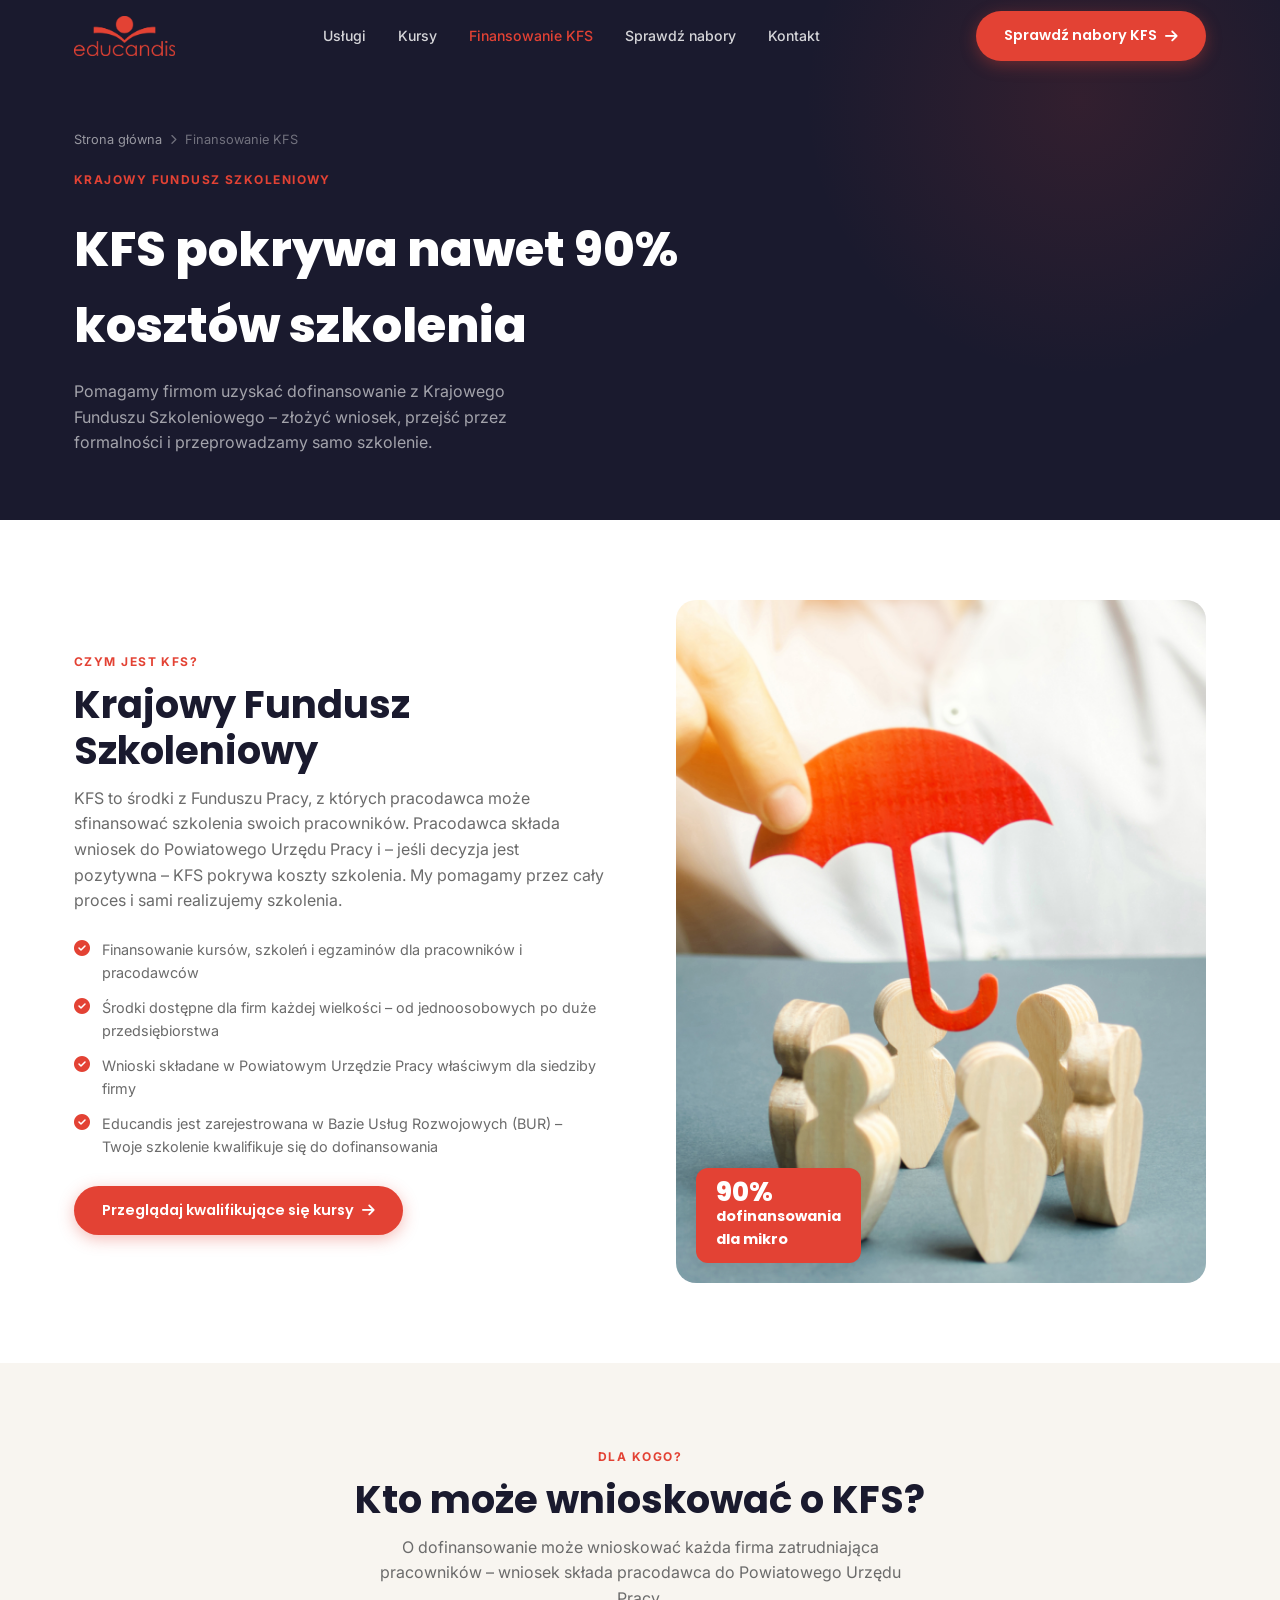
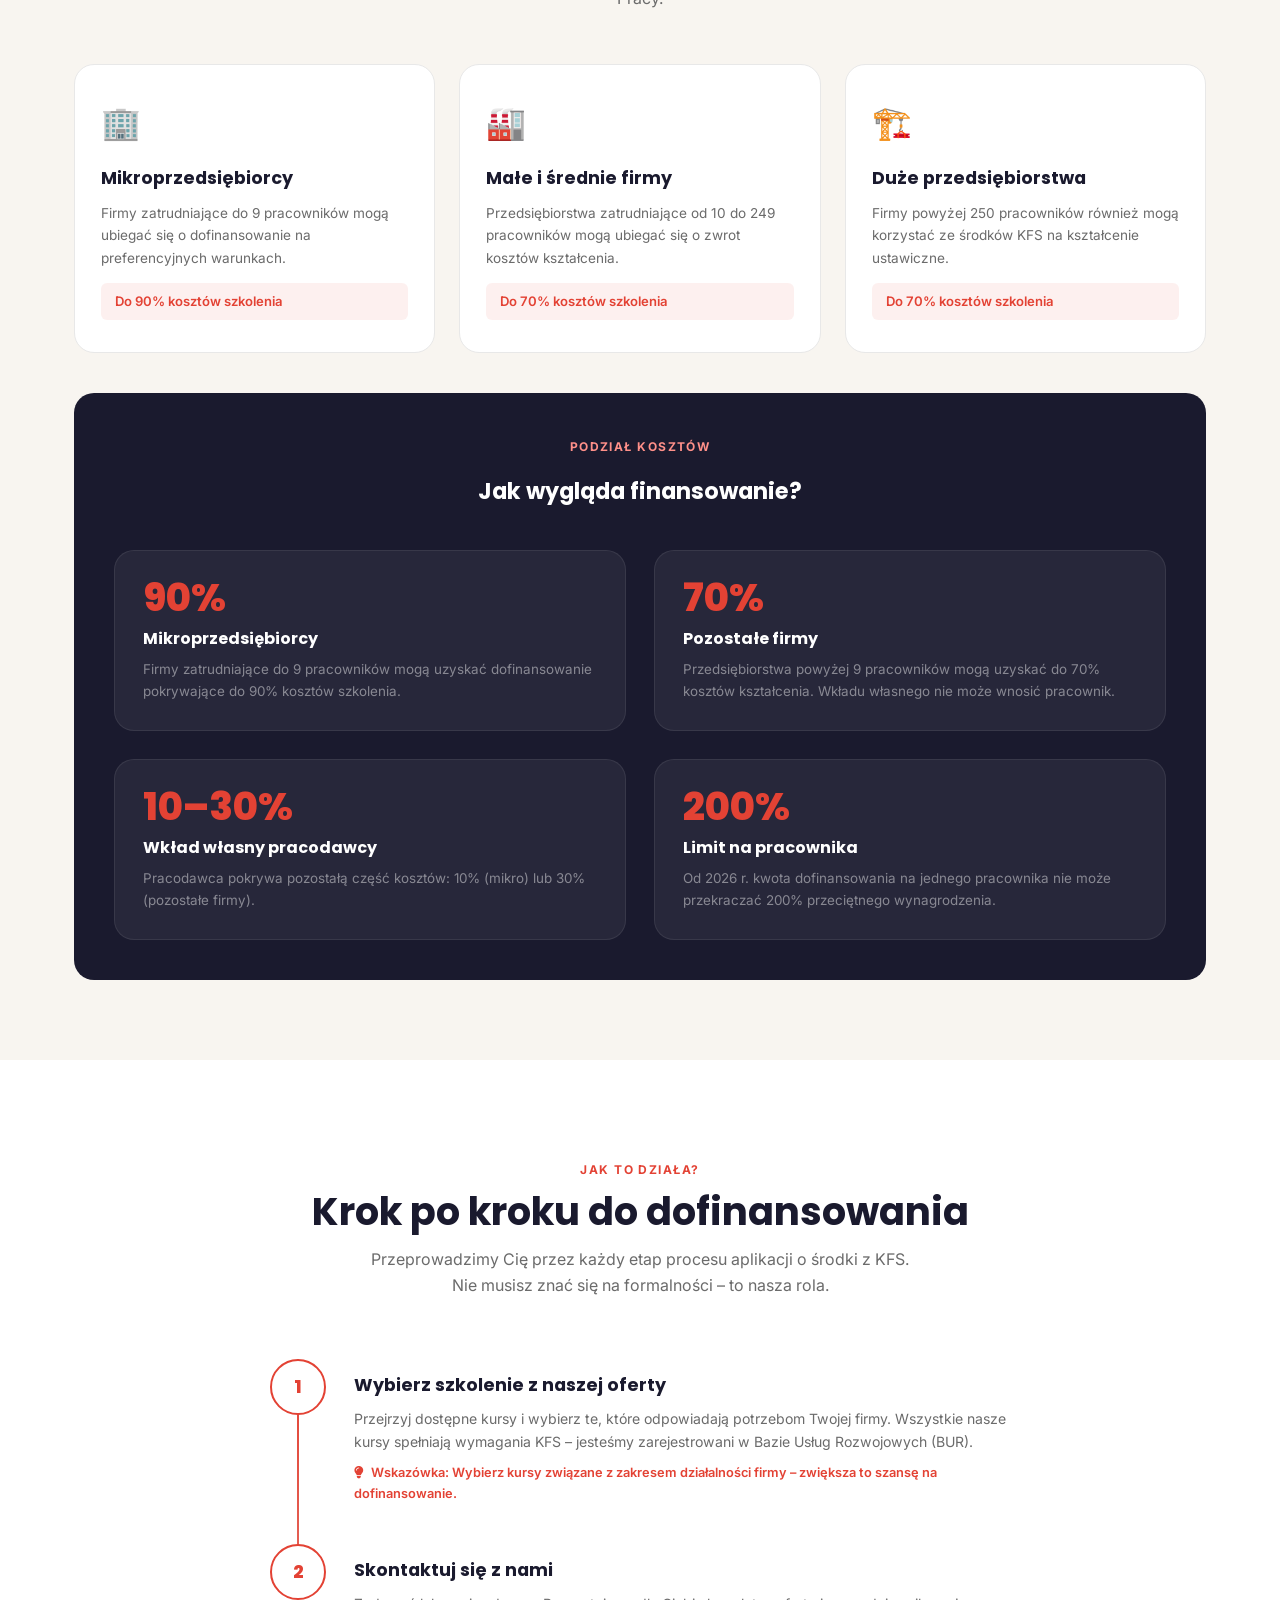
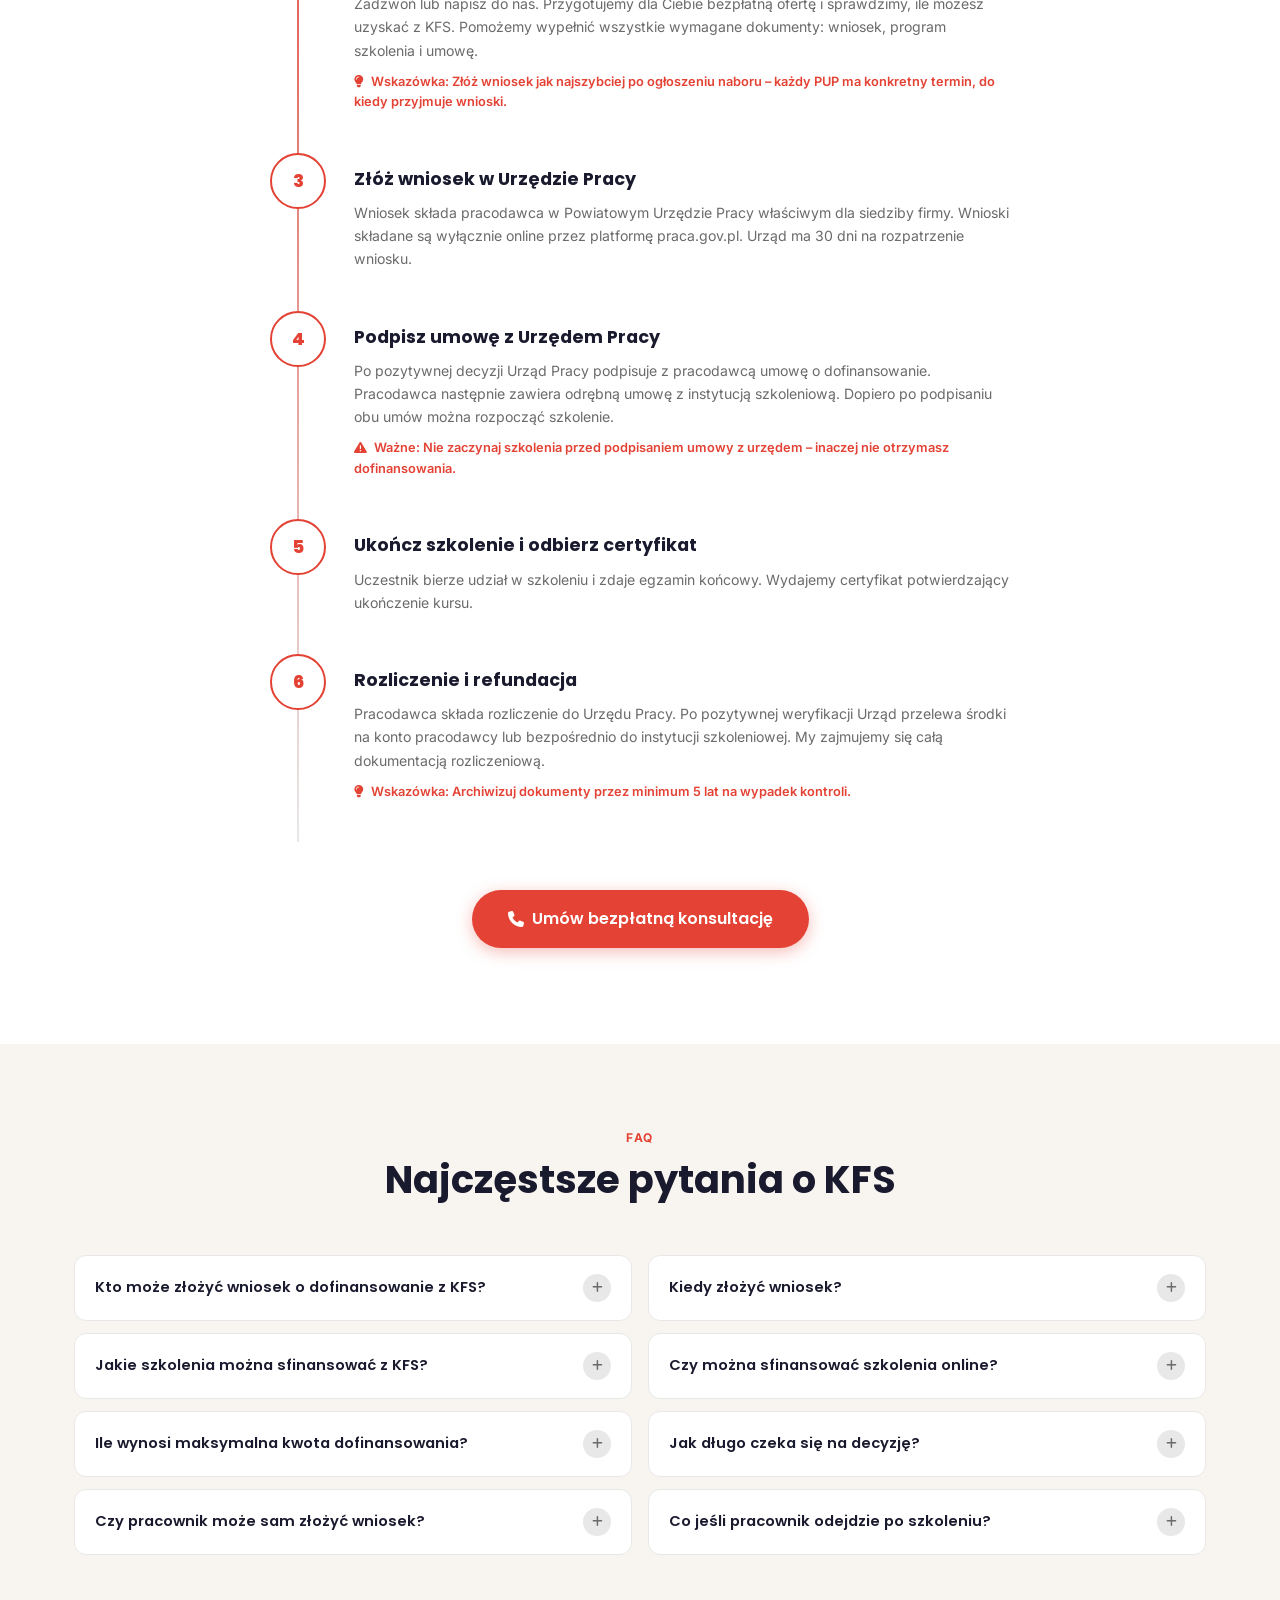
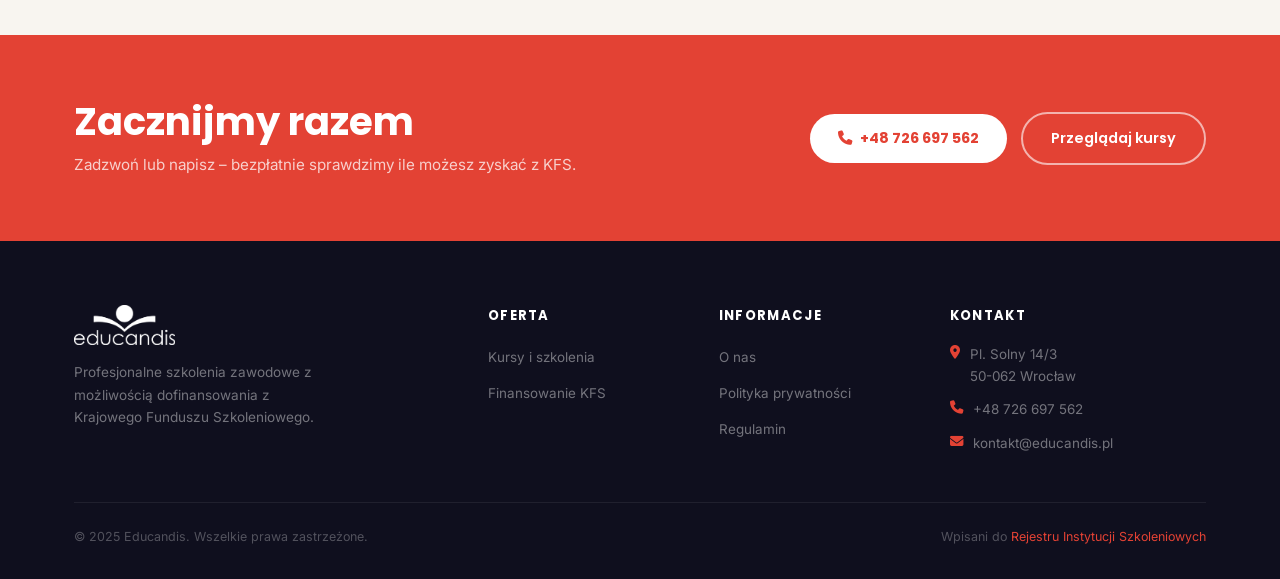
==== commit 5b91bb9b: "aktualizacja stron finansowanie, index, kontakt Co-Authored-By: Claude Sonnet 4.6 <noreply@anthropic" ====
--- a/finansowanie.html
+++ b/finansowanie.html
@@ -378,7 +378,7 @@
       <span>Finansowanie KFS</span>
     </div>
     <span class="section-label">Krajowy Fundusz Szkoleniowy</span>
-    <h1 class="page-hero-title">KFS pokrywa nawet 80%<br />kosztów szkolenia</h1>
+    <h1 class="page-hero-title">KFS pokrywa nawet 90%<br />kosztów szkolenia</h1>
     <p class="page-hero-desc">
       Pomagamy firmom uzyskać dofinansowanie z Krajowego Funduszu Szkoleniowego –
       złożyć wniosek, przejść przez formalności i przeprowadzamy samo szkolenie.
@@ -422,7 +422,7 @@
           <li style="display:flex;gap:12px;align-items:flex-start;">
             <i class="fa-solid fa-circle-check" style="color:var(--color-primary);margin-top:2px;flex-shrink:0"></i>
             <span style="font-size:.9rem;color:var(--color-text-muted)">
-              Educandis posiada wpis do Rejestru Instytucji Szkoleniowych – Twoje szkolenie
+              Educandis jest zarejestrowana w Bazie Usług Rozwojowych (BUR) – Twoje szkolenie
               kwalifikuje się do dofinansowania
             </span>
           </li>
@@ -435,7 +435,7 @@
       <div class="what-kfs-img reveal-right">
         <img src="Zdjecia/AdobeStock_282835056.jpeg" alt="Szkolenie zawodowe" loading="lazy" />
         <div class="what-kfs-img-badge">
-          <span>80%</span>dofinansowania<br />dla firm
+          <span>90%</span>dofinansowania<br />dla mikro
         </div>
       </div>
 
@@ -463,7 +463,7 @@
           Firmy zatrudniające do 9 pracowników mogą ubiegać się
           o dofinansowanie na preferencyjnych warunkach.
         </div>
-        <div class="who-card-highlight">Do 100% kosztów szkolenia</div>
+        <div class="who-card-highlight">Do 90% kosztów szkolenia</div>
       </div>
       <div class="who-card reveal delay-1">
         <div class="who-card-icon">🏭</div>
@@ -472,7 +472,7 @@
           Przedsiębiorstwa zatrudniające od 10 do 249 pracowników mogą
           ubiegać się o zwrot kosztów kształcenia.
         </div>
-        <div class="who-card-highlight">Do 80% kosztów szkolenia</div>
+        <div class="who-card-highlight">Do 70% kosztów szkolenia</div>
       </div>
       <div class="who-card reveal delay-2">
         <div class="who-card-icon">🏗️</div>
@@ -481,7 +481,7 @@
           Firmy powyżej 250 pracowników również mogą korzystać
           ze środków KFS na kształcenie ustawiczne.
         </div>
-        <div class="who-card-highlight">Do 80% kosztów szkolenia</div>
+        <div class="who-card-highlight">Do 70% kosztów szkolenia</div>
       </div>
     </div>
 
@@ -495,24 +495,24 @@
       </div>
       <div class="financing-grid">
         <div class="financing-card">
-          <div class="financing-card-pct">80%</div>
-          <div class="financing-card-title">Środki z KFS</div>
-          <p>Urząd Pracy refunduje pracodawcy do 80% kosztów kształcenia ustawicznego (mikroprzedsiębiorcy do 100%).</p>
+          <div class="financing-card-pct">90%</div>
+          <div class="financing-card-title">Mikroprzedsiębiorcy</div>
+          <p>Firmy zatrudniające do 9 pracowników mogą uzyskać dofinansowanie pokrywające do 90% kosztów szkolenia.</p>
         </div>
         <div class="financing-card">
-          <div class="financing-card-pct">20%</div>
+          <div class="financing-card-pct">70%</div>
+          <div class="financing-card-title">Pozostałe firmy</div>
+          <p>Przedsiębiorstwa powyżej 9 pracowników mogą uzyskać do 70% kosztów kształcenia. Wkładu własnego nie może wnosić pracownik.</p>
+        </div>
+        <div class="financing-card">
+          <div class="financing-card-pct">10–30%</div>
           <div class="financing-card-title">Wkład własny pracodawcy</div>
-          <p>Pracodawca pokrywa pozostałe 20% kosztów. Wkładu własnego nie może wnosić pracownik.</p>
+          <p>Pracodawca pokrywa pozostałą część kosztów: 10% (mikro) lub 30% (pozostałe firmy).</p>
         </div>
         <div class="financing-card">
-          <div class="financing-card-pct">100%</div>
-          <div class="financing-card-title">Mikroprzedsiębiorcy</div>
-          <p>Firmy zatrudniające do 9 osób mogą uzyskać dofinansowanie pokrywające 100% kosztów szkolenia.</p>
-        </div>
-        <div class="financing-card">
-          <div class="financing-card-pct">300%</div>
+          <div class="financing-card-pct">200%</div>
           <div class="financing-card-title">Limit na pracownika</div>
-          <p>Kwota dofinansowania na jednego pracownika nie może przekraczać 300% przeciętnego wynagrodzenia.</p>
+          <p>Od 2026 r. kwota dofinansowania na jednego pracownika nie może przekraczać 200% przeciętnego wynagrodzenia.</p>
         </div>
       </div>
     </div>
@@ -539,8 +539,8 @@
           <div class="process-step-title">Wybierz szkolenie z naszej oferty</div>
           <div class="process-step-desc">
             Przejrzyj dostępne kursy i wybierz te, które odpowiadają potrzebom Twojej firmy.
-            Wszystkie nasze kursy spełniają wymagania KFS – jesteśmy wpisani do Rejestru
-            Instytucji Szkoleniowych.
+            Wszystkie nasze kursy spełniają wymagania KFS – jesteśmy zarejestrowani
+            w Bazie Usług Rozwojowych (BUR).
           </div>
           <div class="process-step-tip">
             <i class="fa-solid fa-lightbulb"></i>
@@ -559,7 +559,7 @@
           </div>
           <div class="process-step-tip">
             <i class="fa-solid fa-lightbulb"></i>
-            Wskazówka: Złóż wniosek z wyprzedzeniem – urzędy rozpatrują je w kolejności wpływu.
+            Wskazówka: Złóż wniosek jak najszybciej po ogłoszeniu naboru – każdy PUP ma konkretny termin, do kiedy przyjmuje wnioski.
           </div>
         </div>
       </div>
@@ -569,7 +569,7 @@
           <div class="process-step-title">Złóż wniosek w Urzędzie Pracy</div>
           <div class="process-step-desc">
             Wniosek składa pracodawca w Powiatowym Urzędzie Pracy właściwym dla siedziby firmy.
-            Możliwe złożenie online przez platformę praca.gov.pl lub osobiście.
+            Wnioski składane są wyłącznie online przez platformę praca.gov.pl.
             Urząd ma 30 dni na rozpatrzenie wniosku.
           </div>
         </div>
@@ -579,8 +579,8 @@
         <div class="process-step-body">
           <div class="process-step-title">Podpisz umowę z Urzędem Pracy</div>
           <div class="process-step-desc">
-            Po pozytywnej decyzji Urząd Pracy podpisuje z pracodawcą umowę trójstronną
-            (pracodawca, urząd, instytucja szkoleniowa). Dopiero wtedy można rozpocząć szkolenie.
+            Po pozytywnej decyzji Urząd Pracy podpisuje z pracodawcą umowę o dofinansowanie.
+            Pracodawca następnie zawiera odrębną umowę z instytucją szkoleniową. Dopiero po podpisaniu obu umów można rozpocząć szkolenie.
           </div>
           <div class="process-step-tip">
             <i class="fa-solid fa-triangle-exclamation"></i>
@@ -593,8 +593,8 @@
         <div class="process-step-body">
           <div class="process-step-title">Ukończ szkolenie i odbierz certyfikat</div>
           <div class="process-step-desc">
-            Uczestnik uczestniczy w szkoleniu i zdaje egzamin końcowy. Wydajemy certyfikat
-            potwierdzający ukończenie kursu, wpisany do Krajowego Rejestru Szkoleń.
+            Uczestnik bierze udział w szkoleniu i zdaje egzamin końcowy. Wydajemy certyfikat
+            potwierdzający ukończenie kursu.
           </div>
         </div>
       </div>
@@ -641,7 +641,8 @@
           <div class="faq-answer">
             <div class="faq-answer-inner">
               Wniosek może złożyć każdy pracodawca w rozumieniu Kodeksu pracy, czyli podmiot
-              zatrudniający co najmniej jednego pracownika. Wniosek składa pracodawca,
+              zatrudniający co najmniej jednego pracownika – w tym jednoosobowe działalności
+              gospodarcze (JDG) zatrudniające pracowników. Wniosek składa pracodawca,
               nie pracownik.
             </div>
           </div>
@@ -666,9 +667,9 @@
           </div>
           <div class="faq-answer">
             <div class="faq-answer-inner">
-              Kwota dofinansowania na jedną osobę nie może przekroczyć 300% przeciętnego wynagrodzenia
-              w danym roku. W 2025 roku to ok. 22 000 zł na jedną osobę. Mikroprzedsiębiorcy mogą
-              uzyskać do 100%, pozostałe firmy do 80% kosztów.
+              Kwota dofinansowania na jedną osobę nie może przekroczyć 200% przeciętnego wynagrodzenia
+              w danym roku (od 2026 r.). Mikroprzedsiębiorcy mogą uzyskać do 90%,
+              pozostałe firmy do 70% kosztów szkolenia.
             </div>
           </div>
         </div>
@@ -694,9 +695,9 @@
           </div>
           <div class="faq-answer">
             <div class="faq-answer-inner">
-              Wnioski można składać przez cały rok, jednak pule środków są ograniczone i wnioski
-              rozpatrywane są w kolejności wpływu. Zalecamy składanie wniosków na początku roku –
-              środki najczęściej kończą się przed końcem roku budżetowego.
+              KFS działa przez tzw. nabory – każdy Powiatowy Urząd Pracy ogłasza konkretne terminy
+              przyjmowania wniosków. Poza naborem wniosków się nie składa. Sprawdź terminy naboru
+              w swoim powiecie za pomocą naszego narzędzia.
             </div>
           </div>
         </div>
@@ -708,8 +709,9 @@
           <div class="faq-answer">
             <div class="faq-answer-inner">
               Tak, szkolenia w formie e-learningowej są dopuszczalne pod warunkiem,
-              że instytucja szkoleniowa jest wpisana do Rejestru Instytucji Szkoleniowych.
-              Educandis posiada taki wpis, więc nasze kursy online kwalifikują się do dofinansowania.
+              że instytucja szkoleniowa jest zarejestrowana w Bazie Usług Rozwojowych (BUR)
+              jako dostawca usług rozwojowych. Educandis posiada taki wpis, więc nasze kursy
+              online kwalifikują się do dofinansowania.
             </div>
           </div>
         </div>
